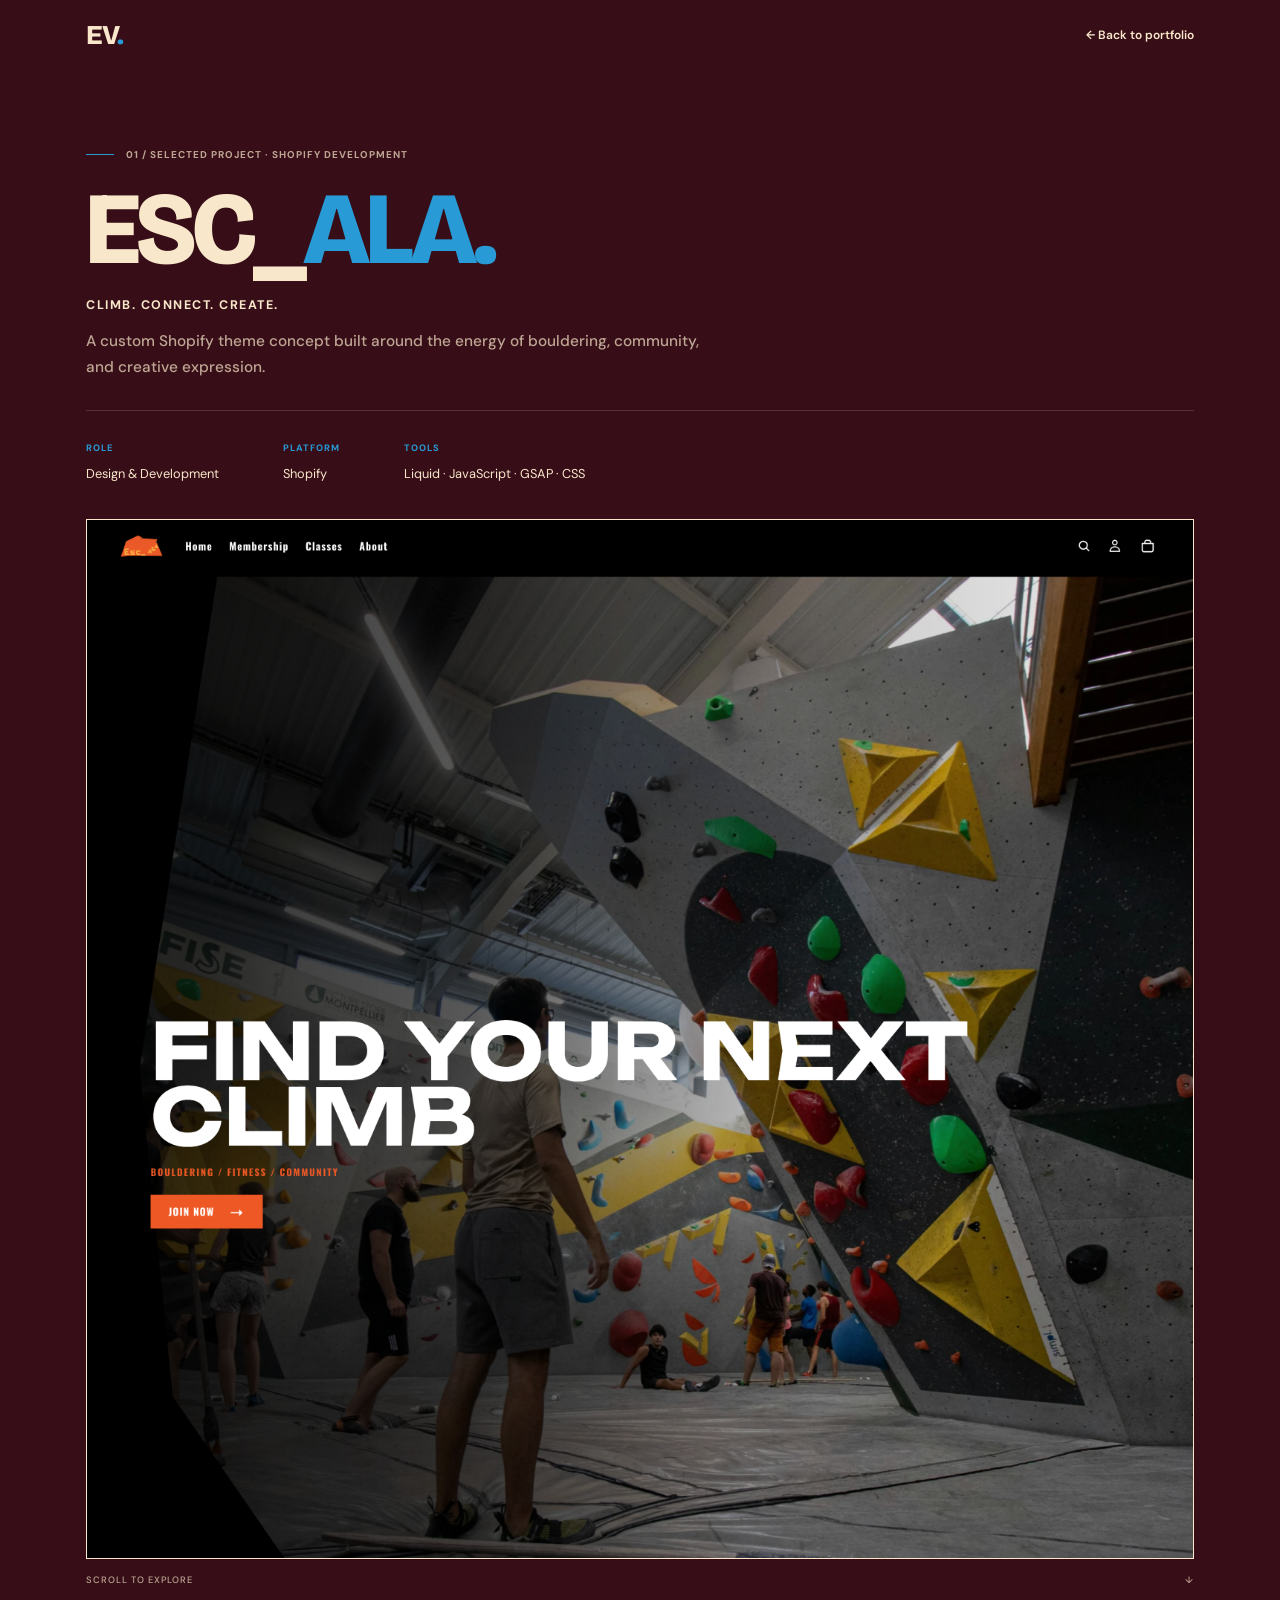
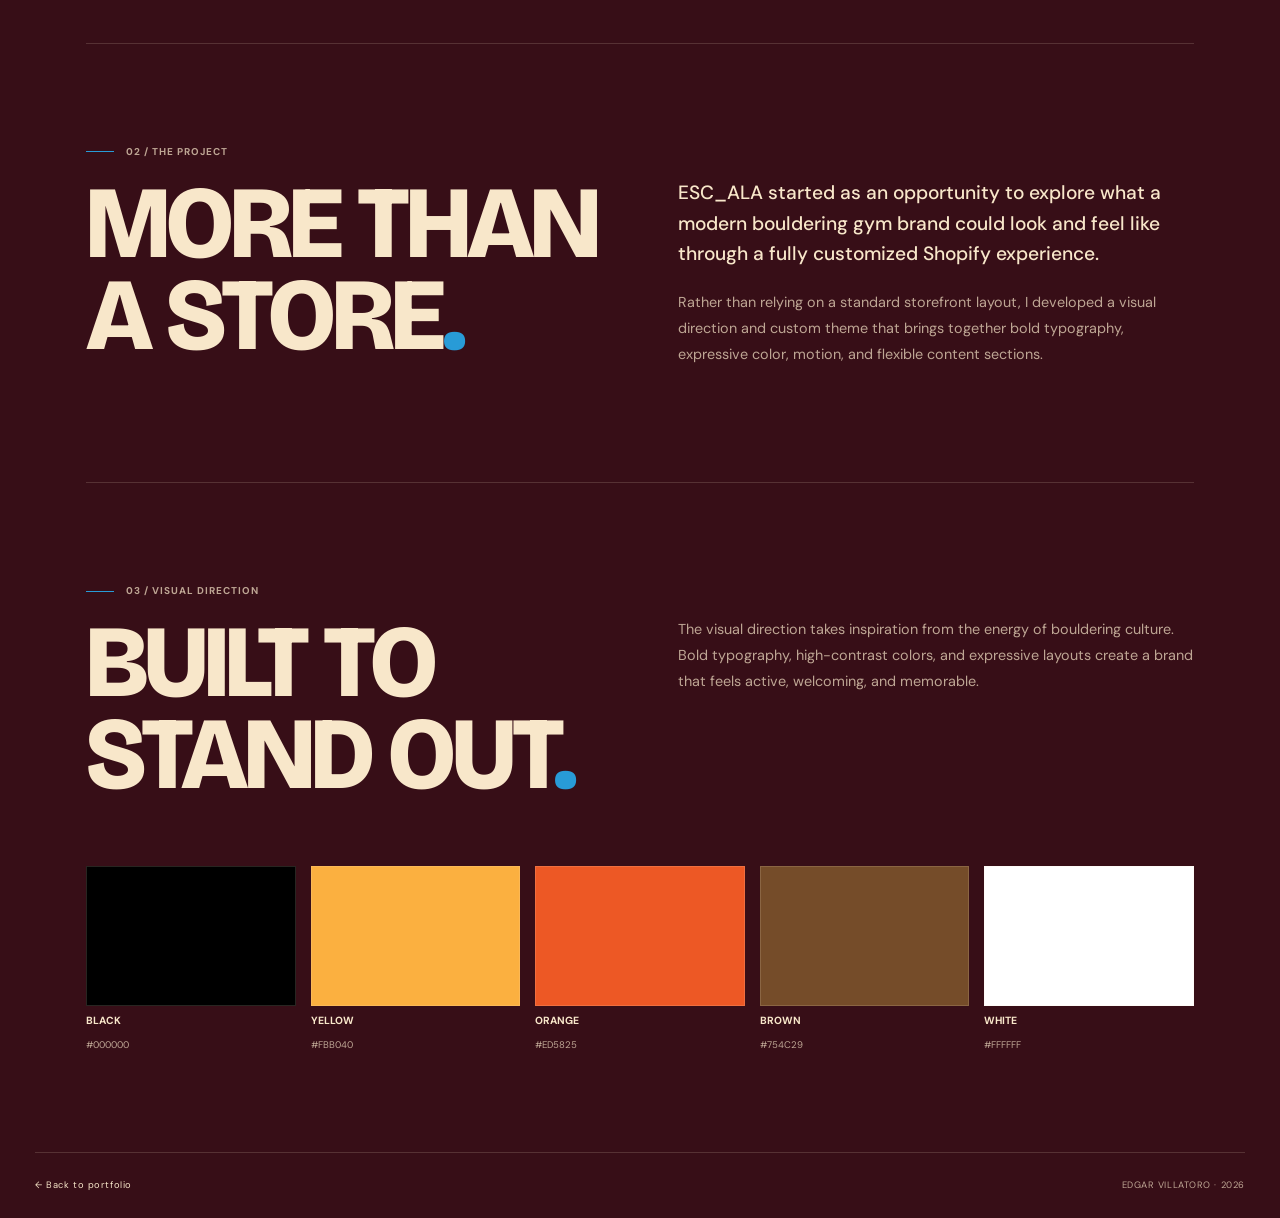
==== esc_ala.html @ 401e6b0e "added case study for esc_ala page" ====
<!DOCTYPE html>
<html lang="en">
  <head>
    <meta charset="UTF-8" />
    <meta name="viewport" content="width=device-width, initial-scale=1.0" />
    <meta
      name="description"
      content="ESC_ALA — A custom Shopify theme concept for a modern bouldering gym, designed and developed by Edgar Villatoro."
    />
    <title>ESC_ALA — Case Study | Edgar Villatoro</title>
    <link rel="preconnect" href="https://fonts.googleapis.com" />
    <link rel="preconnect" href="https://fonts.gstatic.com" crossorigin />
    <link
      href="https://fonts.googleapis.com/css2?family=Bricolage+Grotesque:opsz,wght@12..96,500;700;800&family=DM+Sans:wght@400;500;600;700&display=swap"
      rel="stylesheet"
    />
    <link rel="stylesheet" href="assets/style.css" />
    <link rel="stylesheet" href="assets/esc_ala.css" />
  </head>
  <body class="case-study-page">
    <main>
      <header class="case-header">
        <a class="case-logo" href="index.html">EV<span>.</span></a>
        <a class="case-back" href="index.html">← Back to portfolio</a>
      </header>
      <!-- Case Study Hero -->
      <section class="case-hero">
        <div class="case-hero-content">
          <p class="case-eyebrow">
            01 / SELECTED PROJECT · SHOPIFY DEVELOPMENT
          </p>
          <h1>ESC_<span>ALA.</span></h1>
          <p class="case-tagline">CLIMB. CONNECT. CREATE.</p>
          <p class="case-intro">
            A custom Shopify theme concept built around the energy of
            bouldering, community, and creative expression.
          </p>
          <div class="case-meta">
            <div>
              <span>ROLE</span>
              <p>Design & Development</p>
            </div>
            <div>
              <span>PLATFORM</span>
              <p>Shopify</p>
            </div>
            <div>
              <span>TOOLS</span>
              <p>Liquid · JavaScript · GSAP · CSS</p>
            </div>
          </div>
        </div>
        <div class="case-hero-image">
          <img
            src="assets/img/esc_ala-shopify.png"
            alt="ESC_ALA custom Shopify storefront concept"
          />
        </div>
        <div class="case-scroll">
          <span>SCROLL TO EXPLORE</span>
          <span>↓</span>
        </div>
      </section>
      <!-- Project Overview -->
      <section class="case-section case-overview">
        <p class="case-eyebrow">02 / THE PROJECT</p>
        <div class="case-overview-grid">
          <h2>MORE THAN<br />A STORE<span>.</span></h2>
          <div>
            <p class="case-lead">
              ESC_ALA started as an opportunity to explore what a modern
              bouldering gym brand could look and feel like through a fully
              customized Shopify experience.
            </p>
            <p>
              Rather than relying on a standard storefront layout, I developed a
              visual direction and custom theme that brings together bold
              typography, expressive color, motion, and flexible content
              sections.
            </p>
          </div>
        </div>
      </section>

      <!-- VISUAL DIRECTION -->
      <section class="case-section case-visual">
        <p class="case-eyebrow">03 / VISUAL DIRECTION</p>

        <div class="case-visual-heading">
          <h2>BUILT TO<br />STAND OUT<span>.</span></h2>

          <p>
            The visual direction takes inspiration from the energy of bouldering
            culture. Bold typography, high-contrast colors, and expressive
            layouts create a brand that feels active, welcoming, and memorable.
          </p>
        </div>

        <div class="case-color-palette">
          <div class="case-color">
            <div class="case-color-swatch" style="background: #000000"></div>
            <span>BLACK</span>
            <small>#000000</small>
          </div>

          <div class="case-color">
            <div class="case-color-swatch" style="background: #fbb040"></div>
            <span>YELLOW</span>
            <small>#FBB040</small>
          </div>

          <div class="case-color">
            <div class="case-color-swatch" style="background: #ed5825"></div>
            <span>ORANGE</span>
            <small>#ED5825</small>
          </div>

          <div class="case-color">
            <div class="case-color-swatch" style="background: #754c29"></div>
            <span>BROWN</span>
            <small>#754C29</small>
          </div>

          <div class="case-color">
            <div class="case-color-swatch" style="background: #ffffff"></div>
            <span>WHITE</span>
            <small>#FFFFFF</small>
          </div>
        </div>
      </section>
    </main>

    <footer class="case-footer">
      <a href="index.html">← Back to portfolio</a>
      <span>EDGAR VILLATORO · 2026</span>
    </footer>
  </body>
</html>
---- assets/style.css ----
@import url("https://fonts.googleapis.com/css2?family=Bricolage+Grotesque:opsz,wght@12..96,500;700;800&family=DM+Sans:wght@400;500;600;700&display=swap");

/* =========================================================
   DESIGN SYSTEM
   Palette: #F8E7CA / #289BD7 / #370E17
   ========================================================= */
:root {
  /* Palette: #F8E7CA cream, #289BD7 blue, #370E17 burgundy-brown */
  --bg: #370e17; /* ONE background for the whole site */
  --surface: #f8e7ca; /* cards */
  --ink: var(--bg);
  --ink-soft: var(--bg);
  --paper: #f8e7ca; /* main text on the background */
  --paper-dark: #e3d0b0;
  --accent: #289bd7; /* blue */
  --burnt: var(--accent);
  --crimson: #1b6e9b; /* darker blue for text on cream */
  --accent-dark: var(--crimson);
  --muted: #bea694; /* secondary text on the background */
  --soft-text: #674444; /* secondary text on cards */
  --line: rgba(248, 231, 202, 0.16);
  --line-dark: rgba(55, 14, 23, 0.16);

  --font-display: "Bricolage Grotesque", "DM Sans", sans-serif;
  --font-heading: "DM Sans", sans-serif;
  --font-body: "DM Sans", sans-serif;
  --page-gutter: clamp(20px, 4vw, 56px);
}

/* =========================================================
   RESET & BASE
   ========================================================= */
*,
*::before,
*::after {
  box-sizing: border-box;
}

html {
  font-family: var(--font-body);
  font-size: 16px;
  -webkit-text-size-adjust: 100%;
  text-size-adjust: 100%;
  scroll-behavior: smooth;
}

body {
  margin: 0;
  min-width: 320px;
  min-height: 100vh;
  overflow: hidden;
  background: var(--ink);
  color: var(--paper);
  font-family: var(--font-body);
  font-size: 1rem;
  line-height: 1.6;
  -webkit-font-smoothing: antialiased;
  -moz-osx-font-smoothing: grayscale;
  -webkit-tap-highlight-color: rgba(40, 155, 215, 0.25);
}

h1,
h2,
h3,
h4,
p {
  margin-top: 0;
}
button,
input,
textarea,
select {
  color: inherit;
  font: inherit;
}
button {
  cursor: pointer;
}
a {
  color: inherit;
  text-decoration: none;
}
img,
svg {
  display: block;
  max-width: 100%;
}
img {
  height: auto;
}

button:focus-visible,
a:focus-visible,
[role="button"]:focus-visible,
.side-nav li:focus-visible,
.outer-nav li:focus-visible {
  outline: 2px solid var(--accent);
  outline-offset: 5px;
}

::selection {
  color: var(--ink);
  background: var(--accent);
}

/* Display type: wide, heavy, tight */
.main-title,
.work-title,
.about-banner h2,
.contact-lockup h2,
.outer-nav > li,
.header-logo-mark,
.device-notification-logo h1 {
  font-family: var(--font-display);
  font-weight: 800;
  letter-spacing: -0.04em;
  text-transform: none;
}

/* =========================================================
   MAIN APPLICATION LAYOUT
   ========================================================= */
.perspective {
  position: relative;
  width: 100%;
  height: 100vh;
  height: 100dvh;
  overflow: hidden;
  background: var(--ink);
}

.container {
  position: relative;
  width: 100%;
  height: 100%;
  min-height: 100%;
  outline: 0 solid var(--accent);
  transform: translateZ(0) translateX(0) rotateY(0deg);
  transform-origin: 0% 50%;
  transition: transform 0.45s cubic-bezier(0.22, 1, 0.36, 1), outline 0.3s ease;
}

.l-viewport {
  position: relative;
  padding: 0 2.2rem;
  width: 100%;
  height: 100%;
  overflow: hidden;
  background: var(--ink);
}

.l-wrapper {
  position: relative;
  width: 100%;
  max-width: 1600px;
  height: 100%;
  margin: 0 auto;
  padding: 0 var(--page-gutter);
}

.l-main-content,
.main-content {
  position: relative;
  width: 100%;
  height: 100%;
  margin: 0;
  padding: 0;
  list-style: none;
}

.l-section {
  position: absolute;
  inset: 0;
  width: 100%;
  height: 100%;
}

.section {
  z-index: 0;
  visibility: hidden;
  opacity: 0;
  pointer-events: none;
  transition: opacity 0.4s ease, visibility 0s linear 0.4s;
}

.section-is-active {
  z-index: 1;
  visibility: visible;
  opacity: 1;
  pointer-events: auto;
  transition: opacity 0.4s ease 0.15s, visibility 0s;
}

.section-next {
  transform: translateY(-30px);
  transition: transform 0.4s ease;
}
.section-prev {
  transform: translateY(30px);
  transition: transform 0.4s ease;
}

/* =========================================================
   DEVICE NOTICE
   ========================================================= */
.device-notification {
  display: none;
  position: fixed;
  inset: 0;
  z-index: 100;
  flex-direction: column;
  align-items: center;
  justify-content: center;
  padding: 30px;
  background: var(--paper);
  color: var(--ink);
  text-align: center;
}

.device-notification-logo {
  display: flex;
  align-items: center;
  color: var(--ink);
}
.device-notification-logo h1 {
  margin: 0;
  font-size: 2.5rem;
}
.device-notification-message {
  max-width: 300px;
  margin: 18px 0 0;
  font-size: 0.85rem;
}

/* =========================================================
   HEADER
   ========================================================= */
.header {
  position: absolute;
  top: 0;
  left: 0;
  z-index: 20;
  display: flex;
  width: 100%;
  height: 72px;
  align-items: center;
  justify-content: space-between;
}

.header-logo {
  display: inline-flex;
  align-items: center;
  gap: 12px;
  color: var(--paper);
}
.header-logo-mark {
  font-size: 1.7rem;
  line-height: 1;
  letter-spacing: -0.04em;
}
.header-logo-mark span {
  color: var(--accent);
}
.header-logo-name {
  font-family: var(--font-heading);
  font-size: 0.66rem;
  font-weight: 700;
  letter-spacing: 0.13em;
}

.header-cta {
  position: absolute;
  top: 50%;
  left: 50%;
  min-width: 124px;
  padding: 11px 24px;
  border: 1px solid var(--accent);
  border-radius: 999px;
  background: var(--accent);
  color: var(--ink);
  font-family: var(--font-heading);
  font-size: 0.8rem;
  font-weight: 700;
  opacity: 0;
  visibility: hidden;
  transform: translate(-50%, -45%);
  transition: opacity 0.3s ease, visibility 0.3s ease, transform 0.3s ease,
    background 0.2s ease, color 0.2s ease;
}

.header-cta:hover {
  background: var(--paper);
  border-color: var(--paper);
  color: var(--ink);
  transform: translate(-50%, -50%);
}
.header-cta.is-active {
  opacity: 1;
  visibility: visible;
  transform: translate(-50%, -50%);
}

.header-nav-toggle {
  display: flex;
  width: 48px;
  height: 48px;
  flex-direction: column;
  align-items: center;
  justify-content: center;
  cursor: pointer;
}

.header-nav-toggle span,
.header-nav-toggle::before,
.header-nav-toggle::after {
  position: relative;
  display: block;
  width: 24px;
  height: 2px;
  background: var(--paper);
  content: "";
  transition: width 0.25s ease, transform 0.25s ease, background 0.25s ease;
}

.header-nav-toggle::before {
  width: 17px;
  margin-bottom: 6px;
  align-self: flex-end;
}
.header-nav-toggle::after {
  width: 17px;
  margin-top: 6px;
  align-self: flex-start;
}
.header-nav-toggle:hover span {
  background: var(--accent);
}
.header-nav-toggle:hover::before,
.header-nav-toggle:hover::after {
  width: 24px;
  background: var(--accent);
}

/* =========================================================
   SIDE NAVIGATION
   ========================================================= */
.l-side-nav {
  position: absolute;
  left: 0;
  z-index: 10;
  display: flex;
  height: 100%;
  align-items: center;
}

.l-side-nav::before {
  position: absolute;
  top: 50%;
  left: 0;
  width: 1px;
  height: 54%;
  max-height: 580px;
  background: var(--line);
  content: "";
  transform: translateY(-50%);
}

.side-nav {
  position: relative;
  z-index: 10;
  display: flex;
  width: 100px;
  height: 52%;
  max-height: 500px;
  flex-direction: column;
  justify-content: space-around;
  margin: 0;
  padding: 0;
  list-style: none;
}

.side-nav > li {
  position: relative;
  padding-left: 17px;
  color: var(--muted);
  font-family: var(--font-heading);
  font-size: 0.65rem;
  cursor: pointer;
  transition: color 0.25s ease;
}

.side-nav > li::before {
  position: absolute;
  top: 0;
  left: -1px;
  color: var(--muted);
  font-size: 0.6rem;
  font-weight: 500;
  content: "00";
  transition: color 0.25s ease;
}

.side-nav li:nth-child(1)::before {
  content: "01";
}
.side-nav li:nth-child(2)::before {
  content: "02";
}
.side-nav li:nth-child(3)::before {
  content: "03";
}
.side-nav li:nth-child(4)::before {
  content: "04";
}
.side-nav li:nth-child(5)::before {
  content: "05";
}

.side-nav > li span {
  position: relative;
  display: inline-block;
  color: var(--paper);
  font-family: var(--font-heading);
  font-size: 0.75rem;
  font-weight: 600;
  opacity: 0;
  visibility: hidden;
  transform: translateX(-6px);
  transition: opacity 0.25s ease, visibility 0.25s ease, transform 0.25s ease;
}

.side-nav > li.is-active,
.side-nav > li.is-active::before {
  color: var(--accent);
}
.side-nav > li.is-active span {
  opacity: 1;
  visibility: visible;
  transform: translateX(0);
}

/* =========================================================
   HERO / INTRO (type-led, no photo)
   ========================================================= */
.intro {
  position: relative;
  display: flex;
  width: 100%;
  height: 100%;
  flex-direction: column;
  justify-content: center;
  margin: 0 auto;
  padding: 84px 0 22px;
  overflow: hidden;
  background: transparent; /* lets the full-site hero canvas show through */
}

#hero-bg,
#about-bg {
  position: absolute;
  inset: 0;
  z-index: 0;
  width: 100%;
  height: 100%;
  pointer-events: none;
}
#hero-bg {
  opacity: 0.5;
  transition: opacity 0.4s ease;
}
#hero-bg.is-hidden {
  opacity: 0;
}

.intro-banner {
  position: relative;
  z-index: 1;
  display: flex;
  align-items: center;
  gap: clamp(25px, 5vw, 90px);
  width: 100%;
  padding: 0 0 24px;
}

.intro-banner::before {
  position: absolute;
  right: 0;
  bottom: 0;
  left: 0;
  height: 1px;
  background: var(--line);
  content: "";
}
.intro-banner::after {
  position: absolute;
  bottom: 0;
  left: 0;
  width: 100%;
  height: 1px;
  background: var(--accent);
  opacity: 0.6;
  content: "";
}

.about-info {
  position: relative;
  z-index: 1;
  flex: 1;
  min-width: 0;
  max-width: 100%;
}
.about-card {
  display: none;
}

.greeting {
  display: inline-block;
  margin: 0 0 14px;
  padding: 7px 15px;
  border: 1px solid var(--line);
  border-radius: 999px;
  color: var(--paper);
  font-family: var(--font-heading);
  font-size: clamp(0.7rem, 1vw, 0.88rem);
  font-weight: 500;
  opacity: 0;
  transform: translateY(12px);
  animation: heroFadeUp 0.6s ease forwards 0.2s;
}

.greeting::before {
  display: inline-block;
  width: 7px;
  height: 7px;
  margin-right: 9px;
  border-radius: 50%;
  background: var(--accent);
  content: "";
  vertical-align: middle;
}

.main-title {
  margin: 0;
  padding-bottom: 0.08em;
  overflow: hidden;
  font-size: clamp(2.8rem, 7.6vw, 7.8rem);
  line-height: 0.95;
}

.title-word {
  display: block;
  width: fit-content;
  padding-bottom: 0.06em;
  color: var(--paper);
  font-size: inherit;
  letter-spacing: inherit;
  opacity: 0;
  transform: translateY(70px);
  animation: heroSlideUp 0.8s cubic-bezier(0.22, 1, 0.36, 1) forwards;
}

.title-word:nth-child(1) {
  animation-delay: 0.3s;
}
.title-word.accent {
  color: var(--accent);
  animation-delay: 0.48s;
}

.cursor-line {
  display: inline-block;
  width: 0.1em;
  height: 0.62em;
  margin-left: 0.12em;
  background: var(--burnt);
  vertical-align: baseline;
  opacity: 0;
  animation: heroFadeIn 0s forwards 1.2s, heroBlink 1s step-end infinite 1.2s;
}

.subtitle {
  max-width: 620px;
  margin: 16px 0 0;
  color: var(--muted);
  font-family: var(--font-body);
  font-size: clamp(0.85rem, 1.2vw, 1.05rem);
  font-weight: 500;
  line-height: 1.7;
  opacity: 0;
  transform: translateY(8px);
  animation: heroFadeUp 0.6s ease forwards 0.9s;
}

.hero-note {
  display: inline-flex;
  align-items: center;
  gap: 10px;
  margin-top: 20px;
  padding: 8px 16px 8px 12px;
  border-radius: 999px;
  background: rgba(248, 231, 202, 0.07);
  color: var(--paper);
  font-family: var(--font-heading);
  font-size: 0.72rem;
  opacity: 0;
  animation: heroFadeIn 0.5s ease forwards 1.2s;
}

.hero-note-dot {
  width: 8px;
  height: 8px;
  flex: 0 0 8px;
  border-radius: 50%;
  background: var(--accent);
  box-shadow: 0 0 0 4px rgba(40, 155, 215, 0.2);
}

/* Skills ticker */
.scrolling-bar {
  position: relative;
  z-index: 1;
  width: 100%;
  height: 56px;
  margin-top: 18px;
  overflow: hidden;
  border: solid var(--line);
  border-width: 1px 0;
  opacity: 0;
  animation: heroFadeIn 0.6s ease forwards 1.4s;
}

.scrolling-bar::before,
.scrolling-bar::after {
  position: absolute;
  top: 0;
  z-index: 2;
  width: 45px;
  height: 100%;
  content: "";
  pointer-events: none;
}
.scrolling-bar::before {
  left: 0;
  background: linear-gradient(90deg, var(--ink), transparent);
}
.scrolling-bar::after {
  right: 0;
  background: linear-gradient(270deg, var(--ink), transparent);
}

.scrolling-bar .scrolling-track {
  display: flex;
  width: max-content;
  height: 100%;
  align-items: center;
  animation: heroScroll 45s linear infinite;
}
.scrolling-bar:hover .scrolling-track {
  animation-play-state: paused;
}

.scrolling-bar .scrolling-item {
  display: flex;
  height: 100%;
  flex: 0 0 auto;
  align-items: center;
  padding: 0 28px;
  color: var(--muted);
  font-family: var(--font-display);
  font-size: 1.35rem;
  font-weight: 700;
  letter-spacing: -0.02em;
  line-height: 1;
}

.scrolling-bar .scrolling-item::after {
  margin-left: 56px;
  color: var(--accent);
  content: "✳";
  font-size: 0.8rem;
}
.scrolling-bar .scrolling-item:nth-child(odd) {
  color: var(--paper);
}

.hero-bottom,
.work-bottom,
.about-bottom,
.contact-bottom {
  position: relative;
  z-index: 1;
  display: flex;
  align-items: center;
  justify-content: space-between;
  gap: 15px;
  width: 100%;
  margin-top: 14px;
  color: var(--muted);
  font-family: var(--font-heading);
  font-size: 0.58rem;
  font-weight: 500;
  letter-spacing: 0.04em;
}

.hero-bottom-arrow,
.about-bottom-arrow {
  margin-left: 5px;
  color: var(--accent);
}

/* =========================================================
   KEYFRAMES
   ========================================================= */
@keyframes heroFadeUp {
  to {
    opacity: 1;
    transform: translateY(0);
  }
}
@keyframes heroSlideUp {
  to {
    opacity: 1;
    transform: translateY(0);
  }
}
@keyframes heroFadeIn {
  to {
    opacity: 1;
  }
}
@keyframes heroBlink {
  0%,
  100% {
    opacity: 1;
  }
  50% {
    opacity: 0;
  }
}
@keyframes heroFloat {
  0%,
  100% {
    transform: translateY(0);
  }
  50% {
    transform: translateY(-10px);
  }
}
@keyframes heroScroll {
  from {
    transform: translateX(0);
  }
  to {
    transform: translateX(-50%);
  }
}
@keyframes contactFadeIn {
  from {
    opacity: 0;
  }
  to {
    opacity: 1;
  }
}

/* =========================================================
   PORTFOLIO SECTION
   ========================================================= */
.work {
  position: relative;
  display: flex;
  width: 100%;
  height: 100%;
  flex-direction: column;
  align-items: center;
  justify-content: center;
  margin: 0 auto;
  padding: 100px 0 38px;
  overflow: hidden;
  background: var(--bg);
  color: var(--paper);
}

.work-header {
  z-index: 1;
  flex-shrink: 0;
  width: 100%;
  margin-bottom: clamp(12px, 2vh, 24px);
  text-align: center;
}
.work-eyebrow {
  display: flex;
  align-items: center;
  justify-content: center;
  gap: 13px;
  margin-bottom: 8px;
}
.work-eyebrow-line {
  display: inline-block;
  width: 28px;
  height: 1px;
  background: var(--paper);
  opacity: 0.35;
}
.work-eyebrow-text {
  color: var(--muted);
  font-family: var(--font-heading);
  font-size: 0.62rem;
  font-weight: 700;
  letter-spacing: 0.1em;
}

.work-title {
  width: 100%;
  margin: 0;
  color: var(--paper);
  font-size: clamp(3.8rem, 8vw, 7.5rem);
  line-height: 0.9;
  text-align: center;
}

.work-title-accent {
  color: inherit;
}
.work-title-period {
  color: var(--accent);
}
.work-subtitle {
  margin: 12px 0 0;
  color: var(--muted);
  font-family: var(--font-heading);
  font-size: 0.78rem;
  font-weight: 500;
}

.work-lockup {
  position: relative;
  display: flex;
  width: 100%;
  min-height: 0;
  align-items: center;
  justify-content: center;
}

.slider-arrow {
  position: relative;
  z-index: 10;
  display: flex;
  width: 43px;
  height: 43px;
  flex: 0 0 43px;
  align-items: center;
  justify-content: center;
  padding: 0;
  border: 1px solid rgba(248, 231, 202, 0.3);
  border-radius: 50%;
  background: transparent;
  color: var(--paper);
  transition: color 0.25s ease, background 0.25s ease, border-color 0.25s ease,
    transform 0.25s ease;
}

.slider-arrow:hover {
  border-color: var(--paper);
  background: var(--paper);
  color: var(--bg);
  transform: scale(1.05);
}
.slider-arrow svg {
  width: 18px;
  height: 18px;
}

.slider {
  position: relative;
  display: flex;
  width: 100%;
  max-width: 980px;
  height: clamp(380px, 56vh, 500px);
  align-items: center;
  justify-content: center;
  margin: 0 12px;
  padding: 0;
  overflow: visible;
  list-style: none;
  perspective: 1200px;
}

.slider-item {
  position: absolute;
  width: 380px;
  max-width: calc(100vw - 110px);
  opacity: 0;
  pointer-events: none;
  transform: translateX(0) scale(0.75);
  transition: transform 0.5s cubic-bezier(0.22, 1, 0.36, 1), opacity 0.5s ease,
    filter 0.5s ease;
  will-change: transform, opacity;
}

.slider-item.pos-left {
  z-index: 1;
  opacity: 0.45;
  filter: grayscale(0.5);
  transform: translateX(-320px) scale(0.84);
}
.slider-item.pos-center {
  z-index: 3;
  opacity: 1;
  pointer-events: auto;
  filter: none;
  transform: translateX(0) scale(1);
}
.slider-item.pos-right {
  z-index: 1;
  opacity: 0.45;
  filter: grayscale(0.5);
  transform: translateX(320px) scale(0.84);
}

.slider-card {
  display: flex;
  width: 100%;
  flex-direction: column;
  overflow: hidden;
  border: 0;
  border-radius: 28px;
  background: var(--surface);
  color: var(--ink);
  cursor: default;
  box-shadow: none;
  transition: box-shadow 0.3s ease;
}

.slider-item.pos-center .slider-card {
  box-shadow: 0 30px 60px -28px rgba(0, 0, 0, 0.55);
}

.slider-card-image {
  position: relative;
  width: 100%;
  height: clamp(150px, 24vh, 220px);
  padding: 10px 10px 0;
  overflow: hidden;
  background: var(--surface);
}
.slider-card-image img {
  width: 100%;
  height: 100%;
  border-radius: 20px;
  object-fit: cover;
  object-position: center;
  transition: transform 0.65s cubic-bezier(0.22, 1, 0.36, 1);
}
.slider-item.pos-center .slider-card:hover .slider-card-image img {
  transform: scale(1.035);
}

.project-number {
  position: absolute;
  right: 22px;
  bottom: 12px;
  z-index: 1;
  padding: 5px 10px;
  border-radius: 999px;
  background: var(--ink);
  color: var(--paper);
  font-family: var(--font-heading);
  font-size: 0.58rem;
  font-weight: 700;
  letter-spacing: 0.06em;
}

.slider-card-body {
  display: flex;
  flex-direction: column;
  gap: 10px;
  padding: 18px 22px 20px;
}
.slider-card-topline {
  display: flex;
  flex-direction: column;
  gap: 9px;
}
.project-type {
  color: var(--soft-text);
  font-family: var(--font-heading);
  font-size: 0.56rem;
  font-weight: 700;
  letter-spacing: 0.04em;
}
.slider-card-tags {
  display: flex;
  flex-wrap: wrap;
  gap: 5px;
}

.tag {
  padding: 4px 9px;
  border: 1px solid rgba(55, 14, 23, 0.22);
  border-radius: 999px;
  color: var(--ink);
  font-family: var(--font-heading);
  font-size: 0.52rem;
  font-weight: 600;
  letter-spacing: 0.045em;
  line-height: 1.2;
}

.slider-card-title {
  margin: 1px 0 0;
  color: var(--ink);
  font-family: var(--font-display);
  font-size: clamp(1.25rem, 1.8vw, 1.55rem);
  font-weight: 800;
  letter-spacing: -0.04em;
  line-height: 1.15;
}

.slider-card-title span {
  color: var(--accent);
}
.slider-card-desc {
  min-height: 2.7em;
  margin: 0;
  color: var(--soft-text);
  font-size: 0.76rem;
  line-height: 1.55;
}

.slider-card-footer {
  display: flex;
  align-items: center;
  justify-content: space-between;
  gap: 15px;
  margin-top: 3px;
  padding-top: 13px;
  border-top: 1px solid var(--line-dark);
}
.slider-card-link {
  display: inline-flex;
  align-items: center;
  gap: 8px;
  color: var(--ink);
  font-family: var(--font-heading);
  font-size: 0.65rem;
  font-weight: 700;
  letter-spacing: 0.04em;
  transition: color 0.2s ease;
}
.slider-card-link span {
  color: var(--accent);
  font-size: 1rem;
  transition: transform 0.2s ease;
}
.slider-card-link:hover {
  color: var(--crimson);
}
.slider-card-link:hover span {
  transform: translate(2px, -2px);
}

.slider-card-icon-btn {
  display: flex;
  width: 34px;
  height: 34px;
  flex: 0 0 34px;
  align-items: center;
  justify-content: center;
  border: 1px solid var(--line-dark);
  border-radius: 50%;
  background: transparent;
  color: var(--ink);
  transition: background 0.2s ease, border-color 0.2s ease, color 0.2s ease;
}

.slider-card-icon-btn:hover {
  border-color: var(--ink);
  background: var(--ink);
  color: var(--paper);
}
.slider-card-icon-btn svg {
  width: 15px;
  height: 15px;
}

.slider-dots {
  z-index: 2;
  display: flex;
  flex-shrink: 0;
  justify-content: center;
  gap: 8px;
  margin-top: 12px;
}
.slider-dot {
  width: 22px;
  height: 4px;
  padding: 0;
  border: 0;
  border-radius: 999px;
  background: rgba(248, 231, 202, 0.25);
  cursor: pointer;
  transition: width 0.3s ease, background 0.3s ease;
}
.slider-dot.is-active {
  width: 34px;
  background: var(--accent);
}

.work-bottom {
  flex-shrink: 0;
  margin-top: 15px;
  color: var(--muted);
  font-size: 0.55rem;
}

/* =========================================================
   ABOUT SECTION (never scrolls; scales with viewport height)
   ========================================================= */
.about {
  position: relative;
  display: flex;
  width: 100%;
  height: 100%;
  flex-direction: column;
  justify-content: center;
  margin: 0 auto;
  padding: 84px 0 22px;
  overflow: hidden;
  background: var(--bg);
  color: var(--paper);
}

#about-bg {
  opacity: 0.16;
}

.about-banner {
  position: relative;
  z-index: 1;
  display: grid;
  grid-template-columns: minmax(0, 0.85fr) minmax(0, 1.15fr);
  column-gap: clamp(28px, 6vw, 96px);
  row-gap: clamp(10px, 2.2vh, 22px);
  align-items: start;
  width: 100%;
  max-width: 1100px;
  margin: auto;
  padding: 0;
}

.about-kicker {
  grid-column: 1 / -1;
  display: flex;
  align-items: center;
  gap: 12px;
  color: var(--accent);
  font-family: var(--font-heading);
  font-size: 0.72rem;
  font-weight: 700;
  letter-spacing: 0.04em;
}
.about-kicker span {
  color: var(--muted);
}

.about-banner h2 {
  position: relative;
  z-index: 1;
  grid-column: 1;
  margin: 0;
  color: var(--paper);
  font-size: clamp(3.4rem, min(11vw, 19vh), 9rem);
  line-height: 0.9;
}

.about-title-period {
  color: var(--accent);
}

.about-fontsize {
  position: relative;
  z-index: 1;
  grid-column: 2;
  margin: 0;
  color: rgba(248, 231, 202, 0.82);
  font-size: clamp(0.78rem, min(1.15vw, 2.3vh), 1rem);
  line-height: 1.7;
}

.about-fontsize strong {
  color: var(--paper);
  font-weight: 700;
  text-decoration: underline;
  text-decoration-color: var(--accent);
  text-decoration-thickness: 2px;
  text-underline-offset: 4px;
}

.about-focus {
  grid-column: 1 / -1;
  display: flex;
  flex-wrap: wrap;
  align-items: center;
  gap: 8px;
}
.about-focus-label {
  width: 100%;
  margin-bottom: 2px;
  color: var(--accent);
  font-family: var(--font-heading);
  font-size: 0.65rem;
  font-weight: 700;
  letter-spacing: 0.08em;
}

.about-focus > span:not(.about-focus-label) {
  padding: 7px 16px;
  border: 1px solid var(--line);
  border-radius: 999px;
  color: var(--paper);
  font-family: var(--font-heading);
  font-size: 0.74rem;
  font-weight: 500;
  transition: background 0.2s ease, border-color 0.2s ease, color 0.2s ease;
}

.about-focus > span:not(.about-focus-label):hover {
  background: var(--accent);
  border-color: var(--accent);
  color: var(--ink);
}
.about-bottom {
  grid-column: 1 / -1;
  margin-top: 4px;
  padding-top: 14px;
  border-top: 1px solid var(--line);
}

/* =========================================================
   CONTACT SECTION
   ========================================================= */
.contact {
  position: absolute;
  inset: 0;
  display: flex;
  width: 100%;
  height: 100%;
  align-items: center;
  justify-content: center;
  overflow: hidden;
  background: var(--bg);
  color: var(--paper);
  animation: contactFadeIn 0.7s ease forwards;
}

.contact-lockup {
  position: relative;
  z-index: 1;
  display: flex;
  width: 900px;
  max-width: 84%;
  height: 100%;
  flex-direction: column;
  align-items: center;
  justify-content: center;
  margin: 0 auto;
  padding: 80px 0 20px;
  perspective: 1000px;
}

.contact-eyebrow {
  margin-bottom: 18px;
  color: var(--muted);
  font-family: var(--font-heading);
  font-size: 0.65rem;
  font-weight: 700;
  letter-spacing: 0.04em;
  text-align: center;
}
.contact-lockup h2 {
  margin: 0 0 12px;
  color: var(--paper);
  font-size: clamp(3.4rem, min(8.5vw, 14vh), 7rem);
  line-height: 0.9;
  text-align: center;
}
.contact-lockup h2 > span:first-child {
  color: var(--accent);
}
.contact-title-period {
  color: var(--accent);
}
.contact-intro {
  max-width: 420px;
  margin: 17px 0 24px;
  color: var(--muted);
  font-size: 0.83rem;
  line-height: 1.65;
  text-align: center;
}

.contact-lockup .card {
  position: relative;
  width: 100%;
  max-width: 470px;
  padding: 28px 30px 24px;
  overflow: hidden;
  border: 0;
  border-radius: 28px;
  background: var(--surface);
  color: var(--ink);
  text-align: left;
  box-shadow: 0 30px 60px -30px rgba(0, 0, 0, 0.6);
  transition: transform 0.25s cubic-bezier(0.22, 1, 0.36, 1),
    box-shadow 0.25s ease;
}

.card-tilt {
  transform-style: preserve-3d;
  will-change: transform;
}
.card-tilt > * {
  position: relative;
  z-index: 2;
}

.card-glow {
  position: absolute !important;
  inset: 0;
  z-index: 1 !important;
  background: radial-gradient(
    circle at var(--x, 50%) var(--y, 50%),
    rgba(40, 155, 215, 0.22),
    transparent 60%
  );
  opacity: 0.75;
  transition: opacity 0.2s ease;
  pointer-events: none;
}

.card-tilt:hover {
  box-shadow: 0 36px 70px -30px rgba(0, 0, 0, 0.7);
}
.card-tilt:hover .card-glow {
  opacity: 1;
}

.contact-card-label {
  display: block;
  margin-bottom: 13px;
  color: var(--soft-text);
  font-family: var(--font-heading);
  font-size: 0.6rem;
  font-weight: 700;
  letter-spacing: 0.1em;
}
.card-information {
  margin-bottom: 22px;
}

.card-link {
  display: flex;
  align-items: center;
  justify-content: space-between;
  gap: 10px;
  margin: 0;
  padding: 11px 0;
  border-bottom: 1px solid var(--line-dark);
  color: var(--ink);
  font-family: var(--font-heading);
  font-size: clamp(0.82rem, 1.3vw, 0.95rem);
  font-weight: 600;
  overflow-wrap: anywhere;
  transition: color 0.2s ease;
}

.card-link span {
  flex: 0 0 auto;
  color: var(--burnt);
}
.card-link:hover {
  color: var(--accent-dark);
}

.card-options {
  display: flex;
  gap: 8px;
  margin: 0;
  padding: 0;
  list-style: none;
}
.card-options li {
  flex: 1;
  min-width: 0;
}

.card-options a {
  display: flex;
  align-items: center;
  justify-content: center;
  gap: 5px;
  padding: 10px 6px;
  border: 1px solid var(--line-dark);
  border-radius: 999px;
  background: transparent;
  color: var(--ink);
  font-family: var(--font-heading);
  font-size: 0.7rem;
  font-weight: 700;
  transition: background 0.2s ease, color 0.2s ease, border-color 0.2s ease;
}

.card-options a span {
  color: var(--burnt);
  transition: color 0.2s ease;
}
.card-options a:hover {
  border-color: var(--ink);
  background: var(--ink);
  color: var(--paper);
}
.card-options a:hover span {
  color: var(--accent);
}

.contact-bottom {
  margin-top: 28px;
  color: var(--muted);
  font-size: 0.55rem;
}

/* =========================================================
   OUTER NAVIGATION / MENU
   ========================================================= */
.perspective-modalview {
  position: fixed;
  perspective: 1500px;
}
.modalview .container {
  position: absolute;
  width: 100%;
  height: 100%;
  overflow: hidden;
  backface-visibility: hidden;
}
.effect-rotate-left .container {
  transform-origin: 0% 50%;
  transition: transform 0.4s ease;
}
.effect-rotate-left-animate .container {
  border-radius: 6px;
  transform: translateZ(-1200px) translateX(-36%) rotateY(28deg);
  outline: 12px solid var(--accent);
}

.outer-nav-return {
  position: absolute;
  top: 0;
  left: 0;
  z-index: 11;
  display: none;
  width: 100%;
  height: 100%;
  cursor: pointer;
}
.outer-nav-return.is-vis {
  display: block;
}

.outer-nav {
  position: absolute;
  top: 50%;
  left: 55%;
  z-index: 12;
  margin: 0;
  padding: 0;
  list-style: none;
  text-align: left;
  visibility: hidden;
  transform: translateY(-50%);
  transform-style: preserve-3d;
  transition: visibility 0s linear 0.2s;
}

.outer-nav.is-vis {
  visibility: visible;
  transition-delay: 0s;
}

.outer-nav > li {
  position: relative;
  margin: 5px 0;
  color: var(--paper);
  font-size: clamp(2.6rem, 6vw, 4.8rem);
  line-height: 1;
  opacity: 0;
  cursor: pointer;
  transform: translateX(100px) translateZ(-500px);
  transition: opacity 0.25s ease, transform 0.3s ease, color 0.2s ease;
}

.outer-nav > li.is-vis {
  opacity: 1;
  transform: translateX(0) translateZ(0);
  transition: opacity 0.4s ease, transform 0.4s ease;
}
.outer-nav > li:hover,
.outer-nav > li.is-active {
  color: var(--accent);
}
.outer-nav > li::before {
  position: absolute;
  top: 50%;
  left: -18px;
  width: 0;
  height: 3px;
  background: var(--accent);
  content: "";
  transform: translateY(-50%);
  transition: width 0.25s ease;
}
.outer-nav > li.is-active::before {
  width: 10px;
}
.outer-nav li.is-vis:nth-child(2) {
  transition-delay: 0.04s;
}
.outer-nav li.is-vis:nth-child(3) {
  transition-delay: 0.08s;
}
.outer-nav li.is-vis:nth-child(4) {
  transition-delay: 0.12s;
}
.outer-nav li.is-vis:nth-child(5) {
  transition-delay: 0.16s;
}

/* =========================================================
   RESPONSIVE
   ========================================================= */
@media (max-width: 1180px) {
  .l-wrapper {
    padding-right: 32px;
    padding-left: 32px;
  }
  .l-side-nav {
    display: none;
  }
  .slider {
    max-width: 820px;
  }
  .slider-item.pos-left {
    transform: translateX(-255px) scale(0.82);
  }
  .slider-item.pos-right {
    transform: translateX(255px) scale(0.82);
  }
  .slider-item.pos-center {
    transform: translateX(0) scale(0.96);
  }
  .contact-lockup {
    max-width: 85%;
  }
}

@media (max-width: 900px) {
  .header {
    height: 64px;
  }
  .intro {
    padding-top: 76px;
    padding-bottom: 20px;
  }
  .work {
    padding-top: 88px;
    padding-bottom: 25px;
  }
  .slider {
    height: clamp(390px, 56vh, 460px);
  }
  .slider-item {
    width: 340px;
  }
  .slider-item.pos-left {
    transform: translateX(-225px) scale(0.78);
  }
  .slider-item.pos-right {
    transform: translateX(225px) scale(0.78);
  }
  .slider-item.pos-center {
    transform: translateX(0) scale(0.94);
  }
  .slider-card-image {
    height: 180px;
  }
  .contact-lockup {
    max-width: 90%;
  }
}

@media (max-width: 767px) {
  :root {
    --page-gutter: 22px;
  }
  .l-wrapper {
    padding: 0;
  }
  .header {
    height: 60px;
  }
  .header-logo-mark {
    font-size: 1.5rem;
  }
  .header-cta {
    min-width: auto;
    padding: 8px 14px;
    font-size: 0.7rem;
  }

  .intro {
    padding-top: 70px;
    padding-bottom: 18px;
  }
  .intro-banner {
    padding-bottom: 16px;
  }
  .greeting {
    max-width: 290px;
    font-size: 0.68rem;
    line-height: 1.5;
  }
  .main-title {
    font-size: clamp(2rem, 8.6vw, 3.4rem);
    line-height: 1;
  }
  .subtitle {
    max-width: 380px;
    margin-top: 18px;
    font-size: 0.78rem;
  }
  .hero-note {
    margin-top: 14px;
    font-size: 0.66rem;
  }
  .scrolling-bar {
    height: 46px;
    margin-top: 14px;
  }
  .scrolling-bar .scrolling-item {
    padding: 0 18px;
    font-size: 1.05rem;
  }
  .scrolling-bar .scrolling-item::after {
    margin-left: 30px;
  }
  .hero-bottom,
  .work-bottom,
  .about-bottom,
  .contact-bottom {
    font-size: 0.5rem;
  }

  .work {
    padding-top: 82px;
    padding-bottom: 20px;
  }
  .work-header {
    margin-bottom: 8px;
  }
  .work-eyebrow {
    gap: 8px;
  }
  .work-eyebrow-line {
    width: 18px;
  }
  .work-eyebrow-text {
    font-size: 0.52rem;
  }
  .work-title {
    font-size: clamp(3.2rem, 14vw, 4.6rem);
  }
  .work-subtitle {
    max-width: 320px;
    margin: 8px auto 0;
    font-size: 0.6rem;
    line-height: 1.6;
  }
  .work-lockup {
    gap: 3px;
  }
  .slider-arrow {
    width: 32px;
    height: 32px;
    flex-basis: 32px;
  }
  .slider-arrow svg {
    width: 15px;
    height: 15px;
  }
  .slider {
    height: clamp(390px, 53vh, 445px);
    margin: 0 3px;
    min-width: 0;
  }
  .slider-item {
    width: min(310px, calc(100vw - 100px));
    max-width: 100%;
  }
  .slider-item.pos-left,
  .slider-item.pos-right {
    opacity: 0;
    transform: translateX(0) scale(0.85);
  }
  .slider-item.pos-center {
    transform: translateX(0) scale(1);
  }
  .slider-card-image {
    height: clamp(140px, 23vh, 175px);
  }
  .slider-card-body {
    gap: 8px;
    padding: 14px 15px 15px;
  }
  .project-type {
    font-size: 0.49rem;
  }
  .tag {
    padding: 4px 7px;
    font-size: 0.48rem;
  }
  .slider-card-title {
    font-size: 1.25rem;
  }
  .slider-card-desc {
    min-height: 0;
    font-size: 0.71rem;
  }
  .slider-card-link {
    font-size: 0.56rem;
  }
  .slider-card-icon-btn {
    width: 30px;
    height: 30px;
    flex-basis: 30px;
  }
  .slider-dots {
    margin-top: 5px;
  }
  .slider-dot {
    width: 17px;
  }
  .slider-dot.is-active {
    width: 27px;
  }
  .work-bottom {
    margin-top: 10px;
  }

  .contact-lockup {
    max-width: 100%;
    padding-top: 78px;
    padding-bottom: 22px;
  }
  .contact-eyebrow {
    margin-bottom: 16px;
    font-size: 0.56rem;
  }
  .contact-lockup h2 {
    font-size: clamp(3.8rem, 16vw, 5.5rem);
  }
  .contact-intro {
    max-width: 320px;
    margin: 14px 0 20px;
    font-size: 0.76rem;
  }
  .contact-lockup .card {
    max-width: 430px;
    padding: 23px 19px 18px;
  }
  .card-link {
    font-size: 0.8rem;
  }
  .card-options {
    gap: 6px;
  }
  .card-options a {
    gap: 3px;
    padding: 10px 4px;
    font-size: 0.62rem;
  }
  .contact-bottom {
    margin-top: 22px;
  }

  .outer-nav > li {
    font-size: clamp(2.6rem, 10vw, 3.6rem);
  }
}

@media (max-width: 767px) {
  .about {
    padding: 70px 0 16px;
  }
  .about-banner {
    grid-template-columns: 1fr;
    row-gap: 10px;
  }
  .about-banner h2,
  .about-fontsize {
    grid-column: 1 / -1;
  }
  .about-banner h2 {
    font-size: clamp(3rem, min(15vw, 11vh), 4.6rem);
  }
  .about-fontsize {
    font-size: clamp(0.7rem, 1.9vh, 0.85rem);
    line-height: 1.55;
  }
  .about-focus {
    gap: 6px;
  }
  .about-focus > span:not(.about-focus-label) {
    padding: 6px 11px;
    font-size: 0.62rem;
  }
  .about-bottom {
    padding-top: 10px;
    font-size: 0.5rem;
  }
}

@media (max-width: 480px) {
  .header-logo {
    gap: 7px;
  }

  .intro {
    padding-top: 68px;
    padding-bottom: 16px;
  }
  .intro-banner {
    align-items: flex-start;
    justify-content: center;
    padding-top: 8px;
  }
  .main-title {
    font-size: clamp(2rem, 9vw, 3rem);
  }
  .greeting {
    max-width: 280px;
    font-size: 0.64rem;
  }
  .subtitle {
    max-width: 300px;
    font-size: 0.72rem;
  }
  .hero-bottom {
    align-items: flex-start;
    font-size: 0.45rem;
    letter-spacing: 0.04em;
  }

  .work {
    padding-top: 78px;
    padding-bottom: 14px;
  }
  .work-subtitle {
    max-width: 275px;
    font-size: 0.55rem;
  }
  .slider {
    height: clamp(390px, 56vh, 435px);
  }
  .slider-item {
    width: min(286px, calc(100vw - 88px));
  }
  .slider-card-image {
    height: clamp(130px, 20vh, 155px);
  }
  .slider-card-body {
    padding: 13px 13px 14px;
  }
  .slider-card-desc {
    font-size: 0.68rem;
    line-height: 1.5;
  }
  .slider-card-title {
    font-size: 1.15rem;
  }
  .slider-card-footer {
    gap: 6px;
  }
  .slider-card-link {
    gap: 5px;
    font-size: 0.51rem;
    letter-spacing: 0.015em;
  }
  .work-bottom {
    font-size: 0.45rem;
  }

  .contact-lockup h2 {
    font-size: 4rem;
  }
  .contact-intro {
    max-width: 280px;
    font-size: 0.72rem;
  }
  .contact-lockup .card {
    padding: 20px 14px 16px;
  }
  .card-link {
    font-size: 0.74rem;
  }
  .card-options a {
    font-size: 0.57rem;
  }
  .contact-bottom {
    font-size: 0.43rem;
    letter-spacing: 0.04em;
  }

  .outer-nav > li {
    font-size: 2.8rem;
  }
}

/* Short viewports */
@media (max-height: 760px) and (min-width: 768px) {
  .intro {
    padding-top: 70px;
    padding-bottom: 16px;
  }
  .intro-banner {
    padding-bottom: 16px;
  }
  .main-title {
    font-size: clamp(2.8rem, 7vw, 6rem);
  }
  .scrolling-bar {
    height: 48px;
    margin-top: 14px;
  }
  .work {
    padding-top: 80px;
    padding-bottom: 18px;
  }
  .work-title {
    font-size: clamp(3.4rem, 7vw, 5.5rem);
  }
  .work-header {
    margin-bottom: 5px;
  }
  .slider {
    height: min(390px, 52vh);
  }
  .slider-card-image {
    height: min(170px, 22vh);
  }
  .slider-card-body {
    gap: 7px;
    padding-top: 12px;
    padding-bottom: 12px;
  }
  .slider-dots {
    margin-top: 5px;
  }
  .work-bottom {
    margin-top: 8px;
  }
  .contact-lockup {
    padding-top: 75px;
    padding-bottom: 18px;
  }
  .contact-lockup h2 {
    font-size: clamp(3.5rem, 7vw, 5.5rem);
  }
  .contact-intro {
    margin: 12px 0 16px;
  }
  .contact-lockup .card {
    padding-top: 19px;
    padding-bottom: 16px;
  }
  .card-information {
    margin-bottom: 13px;
  }
  .card-link {
    padding: 8px 0;
  }
}

@media (max-width: 767px) and (max-height: 680px) {
  .intro {
    padding-top: 62px;
    padding-bottom: 12px;
  }
  .intro-banner {
    padding-bottom: 12px;
  }
  .main-title {
    font-size: clamp(1.9rem, 8vh, 2.8rem);
  }
  .greeting {
    margin-bottom: 10px;
  }
  .subtitle {
    margin-top: 12px;
  }
  .hero-note {
    margin-top: 12px;
  }
  .scrolling-bar {
    height: 38px;
    margin-top: 10px;
  }
  .work {
    padding-top: 70px;
  }
  .work-title {
    font-size: 3rem;
  }
  .slider {
    height: 340px;
  }
  .slider-card-image {
    height: 110px;
  }
  .slider-card-body {
    gap: 6px;
    padding: 10px 12px;
  }
  .slider-card-desc {
    font-size: 0.63rem;
  }
  .contact-lockup {
    padding-top: 68px;
    padding-bottom: 12px;
  }
  .contact-eyebrow {
    margin-bottom: 10px;
  }
  .contact-lockup h2 {
    font-size: 3.4rem;
  }
  .contact-intro {
    margin: 9px 0 12px;
    font-size: 0.68rem;
  }
  .contact-lockup .card {
    padding: 14px;
  }
  .contact-card-label {
    margin-bottom: 5px;
  }
  .card-information {
    margin-bottom: 9px;
  }
  .card-link {
    padding: 6px 0;
  }
  .contact-bottom {
    margin-top: 12px;
  }
}

@media (max-width: 767px) and (min-width: 601px) and (max-height: 450px),
  (max-width: 600px) and (min-width: 480px) and (max-height: 400px),
  (max-width: 359px) {
  .device-notification {
    display: flex;
  }
}

@media (max-width: 736px) and (min-width: 360px) and (orientation: landscape) and (max-height: 450px) {
  .device-notification {
    display: flex;
  }
}

@media (prefers-reduced-motion: reduce) {
  *,
  *::before,
  *::after {
    scroll-behavior: auto !important;
    animation-duration: 0.01ms !important;
    animation-iteration-count: 1 !important;
    transition-duration: 0.01ms !important;
  }

  .scrolling-bar .scrolling-track {
    animation: none;
  }
}
---- assets/esc_ala.css ----
/* =====================================================
   ESC_ALA CASE STUDY
===================================================== */

.case-study-page {
  min-height: 100vh;
  overflow-x: hidden;
  overflow-y: auto;
  padding: 0 2.2rem;
  background: var(--bg);
  color: var(--paper);
  font-family: var(--font-body);
}

/* PAGE LAYOUT */

.case-study-page main {
  width: 100%;
  max-width: 1600px;
  margin: 0 auto;
  padding: 0 var(--page-gutter);
}

/* HEADER */

.case-header {
  position: relative;
  z-index: 10;
  display: flex;
  width: 100%;
  height: 72px;
  align-items: center;
  justify-content: space-between;
}

.case-logo {
  font-family: var(--font-display);
  font-size: 1.7rem;
  font-weight: 800;
  letter-spacing: -0.04em;
}

.case-logo span {
  color: var(--accent);
}

.case-back {
  font-family: var(--font-heading);
  font-size: 0.75rem;
  font-weight: 600;
  transition: color 0.25s ease;
}

.case-back:hover {
  color: var(--accent);
}

/* HERO */

.case-hero {
  position: relative;
  display: flex;
  flex-direction: column;
  justify-content: center;
  padding: 75px 0 55px;
}

.case-hero-content {
  width: 100%;
  margin-bottom: 35px;
}

.case-eyebrow {
  display: flex;
  align-items: center;
  gap: 12px;
  margin-bottom: 18px;
  color: var(--muted);
  font-family: var(--font-heading);
  font-size: 0.62rem;
  font-weight: 700;
  letter-spacing: 0.1em;
}

.case-eyebrow::before {
  display: inline-block;
  width: 28px;
  height: 1px;
  background: var(--accent);
  content: "";
}

.case-hero h1 {
  margin: 0;
  color: var(--paper);
  font-family: var(--font-display);
  font-size: clamp(3.8rem, 8vw, 7.8rem);
  font-weight: 800;
  line-height: 0.95;
  letter-spacing: -0.04em;
}

.case-hero h1 span {
  color: var(--accent);
}

.case-tagline {
  margin: 18px 0 12px;
  color: var(--paper);
  font-family: var(--font-heading);
  font-size: 0.78rem;
  font-weight: 700;
  letter-spacing: 0.12em;
}

.case-intro {
  max-width: 620px;
  margin: 0;
  color: var(--muted);
  font-family: var(--font-body);
  font-size: clamp(0.85rem, 1.2vw, 1.05rem);
  font-weight: 500;
  line-height: 1.7;
}

/* PROJECT DETAILS */

.case-meta {
  display: flex;
  flex-wrap: wrap;
  gap: clamp(25px, 5vw, 70px);
  margin-top: 30px;
  padding-top: 22px;
  border-top: 1px solid var(--line);
}

.case-meta span {
  color: var(--accent);
  font-family: var(--font-heading);
  font-size: 0.58rem;
  font-weight: 700;
  letter-spacing: 0.1em;
}

.case-meta p {
  margin: 5px 0 0;
  color: var(--paper);
  font-family: var(--font-body);
  font-size: 0.8rem;
}

/* HERO IMAGE */

.case-hero-image {
  width: 100%;
  overflow: hidden;
  border: 1px solid var(--line);
  background: var(--surface);
}

.case-hero-image img {
  display: block;
  width: 100%;
  height: auto;
  object-fit: cover;
}

.case-scroll {
  display: flex;
  justify-content: space-between;
  margin-top: 14px;
  color: var(--muted);
  font-family: var(--font-heading);
  font-size: 0.58rem;
  font-weight: 500;
  letter-spacing: 0.1em;
}

/* CONTENT SECTIONS */

.case-section {
  padding: 100px 0;
  border-top: 1px solid var(--line);
}

.case-overview {
  display: block;
}

.case-overview-grid {
  display: grid;
  grid-template-columns: 1fr 1fr;
  gap: clamp(30px, 6vw, 100px);
  align-items: start;
}

.case-overview h2 {
  margin: 0;
  color: var(--paper);
  font-family: var(--font-display);
  font-size: clamp(3.8rem, 8vw, 7.5rem);
  font-weight: 800;
  line-height: 0.9;
  letter-spacing: -0.04em;
}

.case-overview h2 span {
  color: var(--accent);
}

.case-overview-grid > div > p {
  color: var(--muted);
  font-size: 0.9rem;
  line-height: 1.8;
}

.case-overview-grid > div > .case-lead {
  margin-bottom: 20px;
  color: var(--paper);
  font-size: clamp(1rem, 1.5vw, 1.2rem);
  font-weight: 500;
  line-height: 1.6;
}

/* FOOTER */

.case-footer {
  display: flex;
  justify-content: space-between;
  gap: 20px;
  padding: 25px 0;
  border-top: 1px solid var(--line);
  color: var(--muted);
  font-family: var(--font-heading);
  font-size: 0.58rem;
  letter-spacing: 0.06em;
}

.case-footer a {
  color: var(--paper);
  transition: color 0.25s ease;
}

.case-footer a:hover {
  color: var(--accent);
}

/* RESPONSIVE */

@media (max-width: 700px) {
  .case-hero {
    padding-top: 55px;
  }

  .case-meta {
    gap: 20px 30px;
  }

  .case-overview-grid {
    grid-template-columns: 1fr;
    gap: 25px;
  }

  .case-section {
    padding: 70px 0;
  }

  .case-footer {
    flex-wrap: wrap;
  }
}

/* VISUAL DIRECTION */

.case-visual-heading {
  display: grid;
  grid-template-columns: 1fr 1fr;
  gap: clamp(30px, 6vw, 100px);
  align-items: start;
}

.case-visual-heading h2 {
  margin: 0;
  font-family: var(--font-display);
  font-size: clamp(3.8rem, 8vw, 7.5rem);
  font-weight: 800;
  line-height: 0.9;
  letter-spacing: -0.04em;
}

.case-visual-heading h2 span {
  color: var(--accent);
}

.case-visual-heading > p {
  max-width: 550px;
  color: var(--muted);
  font-size: 0.9rem;
  line-height: 1.8;
}

.case-color-palette {
  display: grid;
  grid-template-columns: repeat(5, 1fr);
  gap: 15px;
  margin-top: 65px;
}

.case-color {
  display: flex;
  flex-direction: column;
  gap: 7px;
  font-family: var(--font-heading);
  font-size: 0.65rem;
  font-weight: 700;
}

.case-color-swatch {
  width: 100%;
  aspect-ratio: 1.5 / 1;
  border: 1px solid var(--line);
}

.case-color small {
  color: var(--muted);
  font-size: 0.6rem;
  font-weight: 400;
}

@media (max-width: 700px) {
  .case-visual-heading {
    grid-template-columns: 1fr;
    gap: 20px;
  }

  .case-color-palette {
    grid-template-columns: repeat(2, 1fr);
    gap: 25px 15px;
  }
}
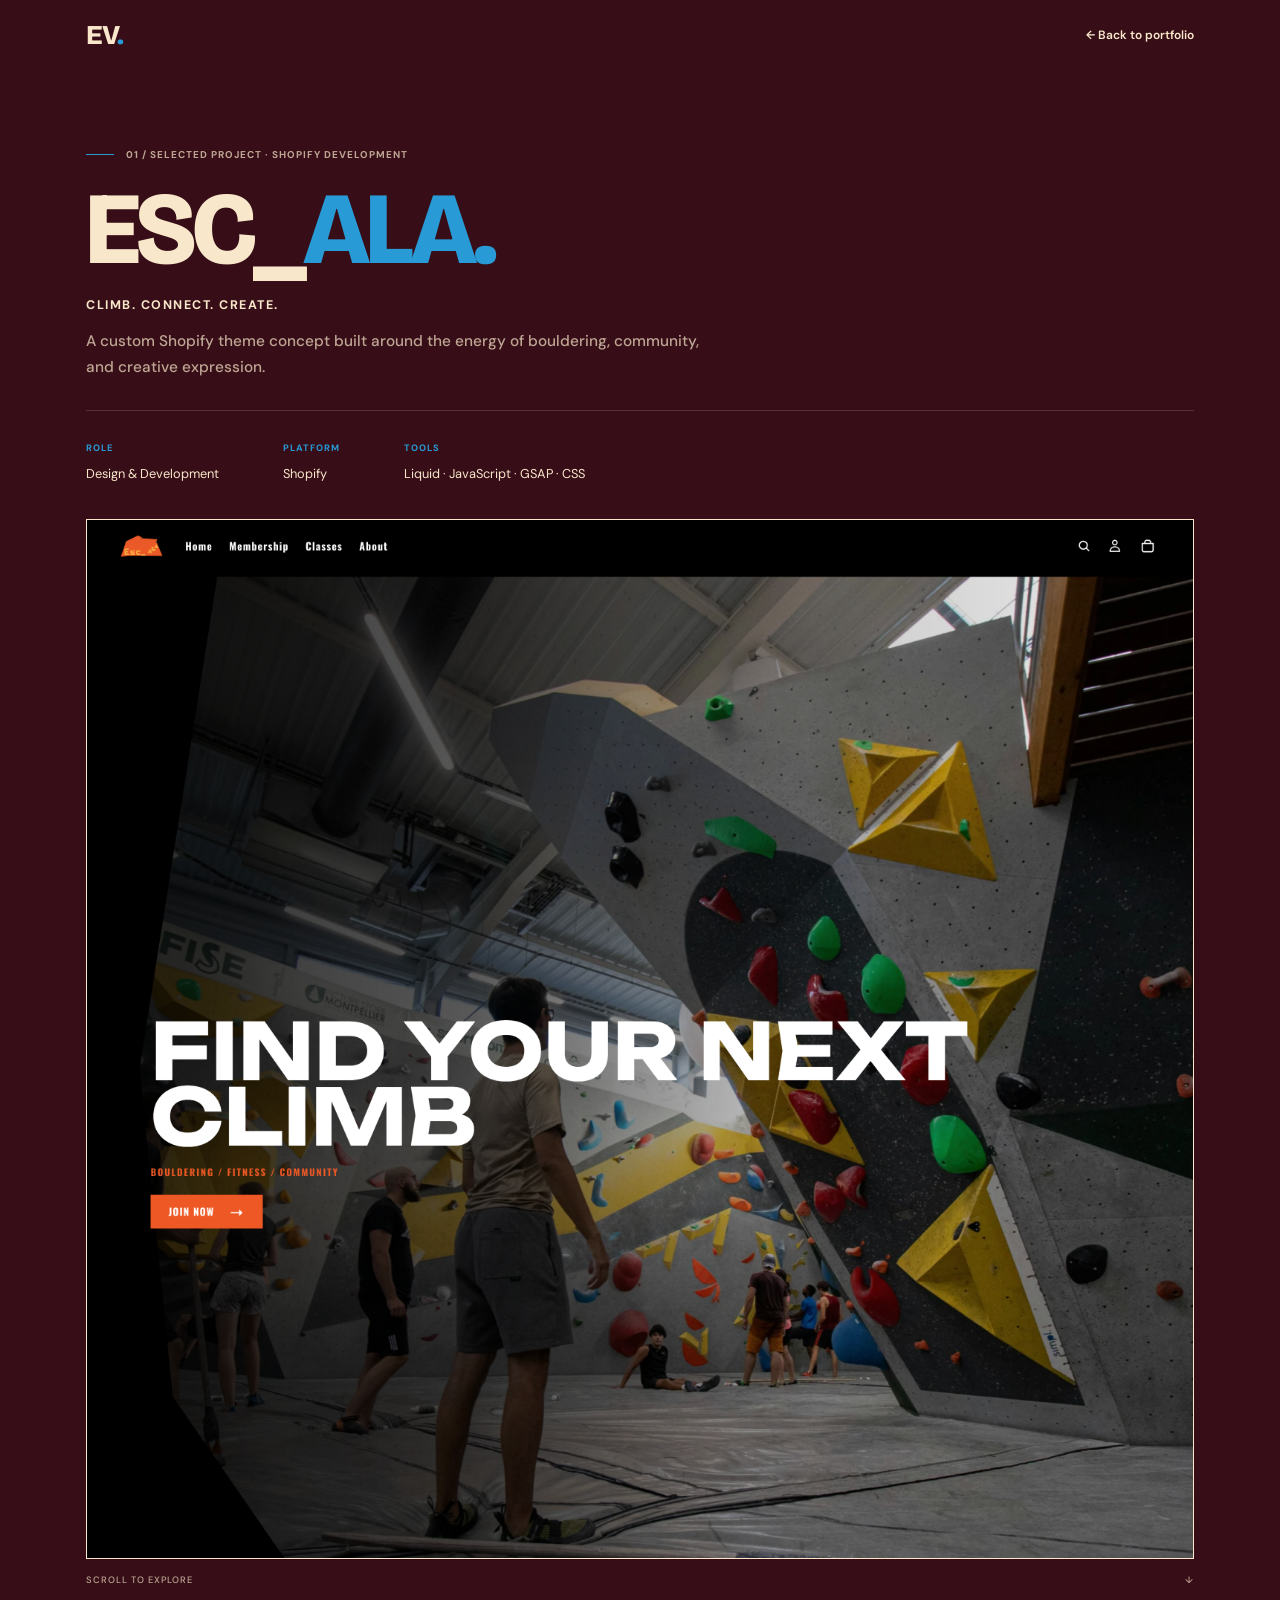
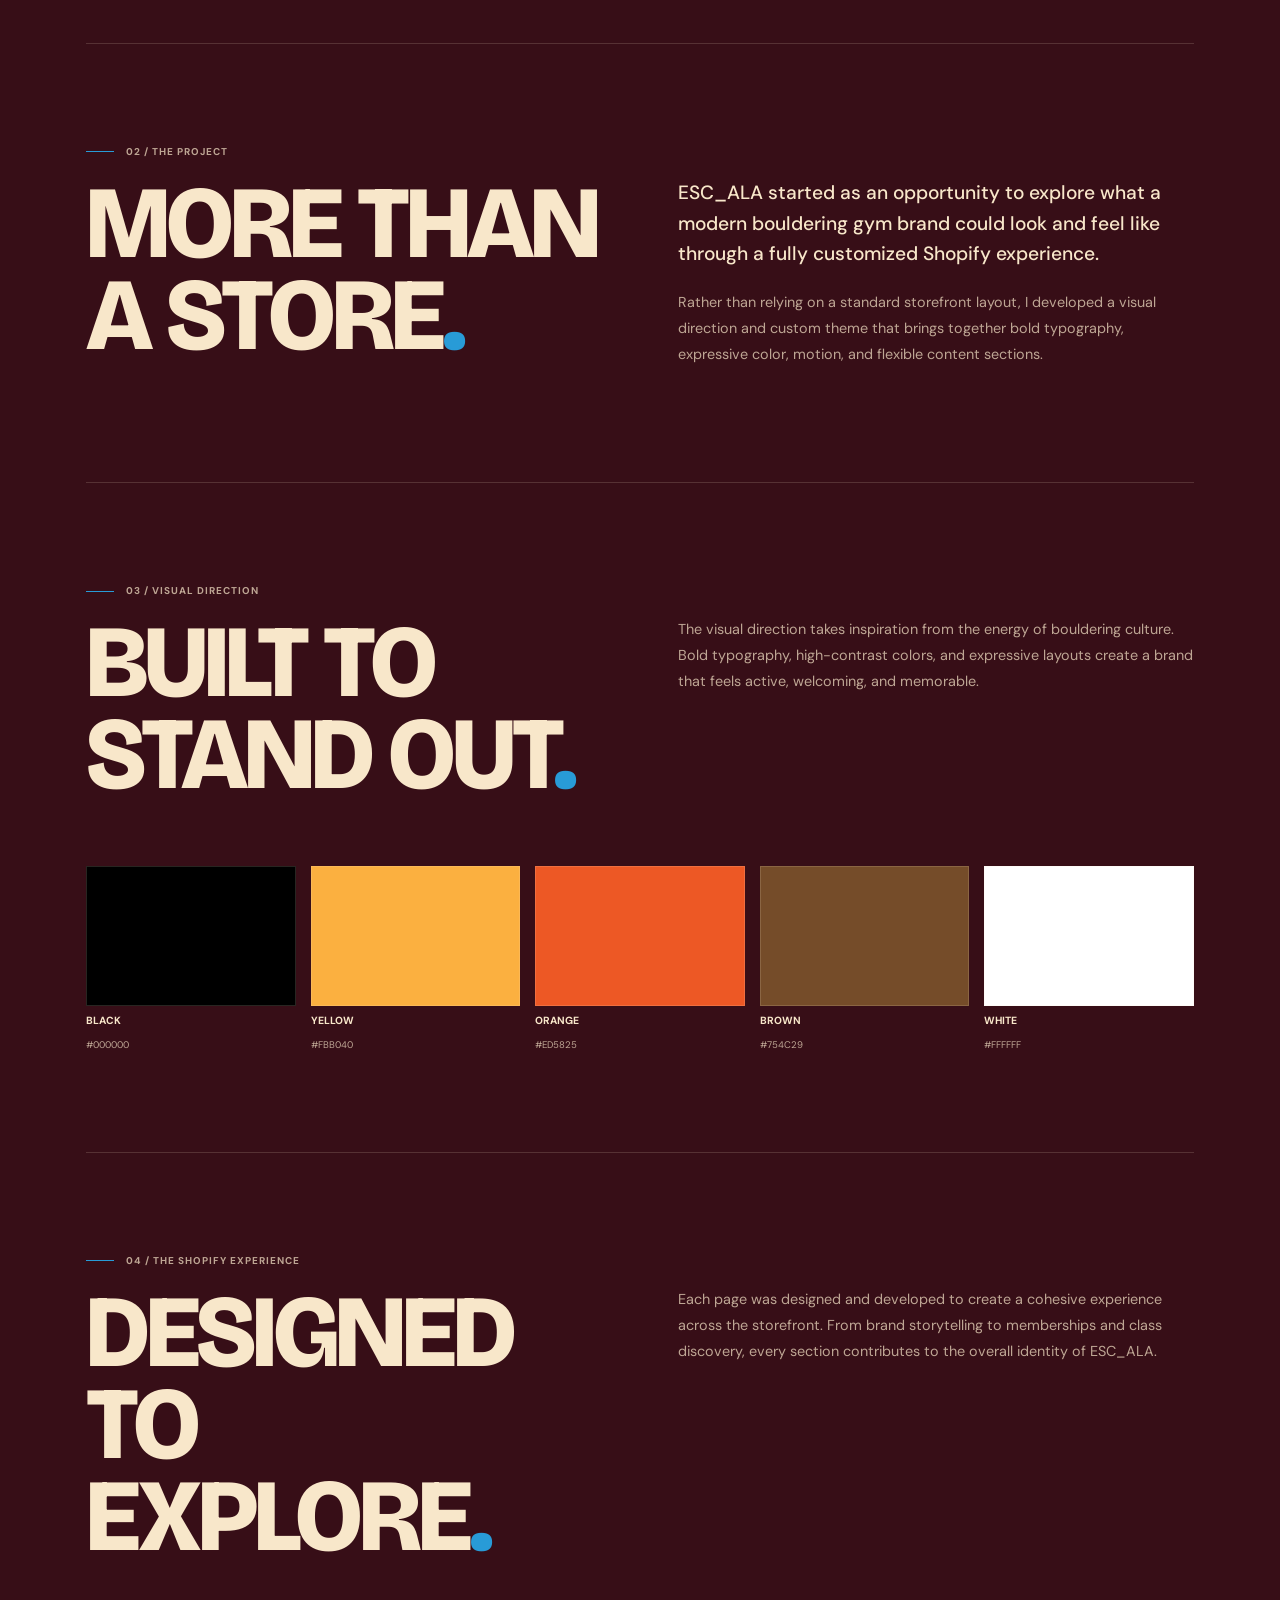
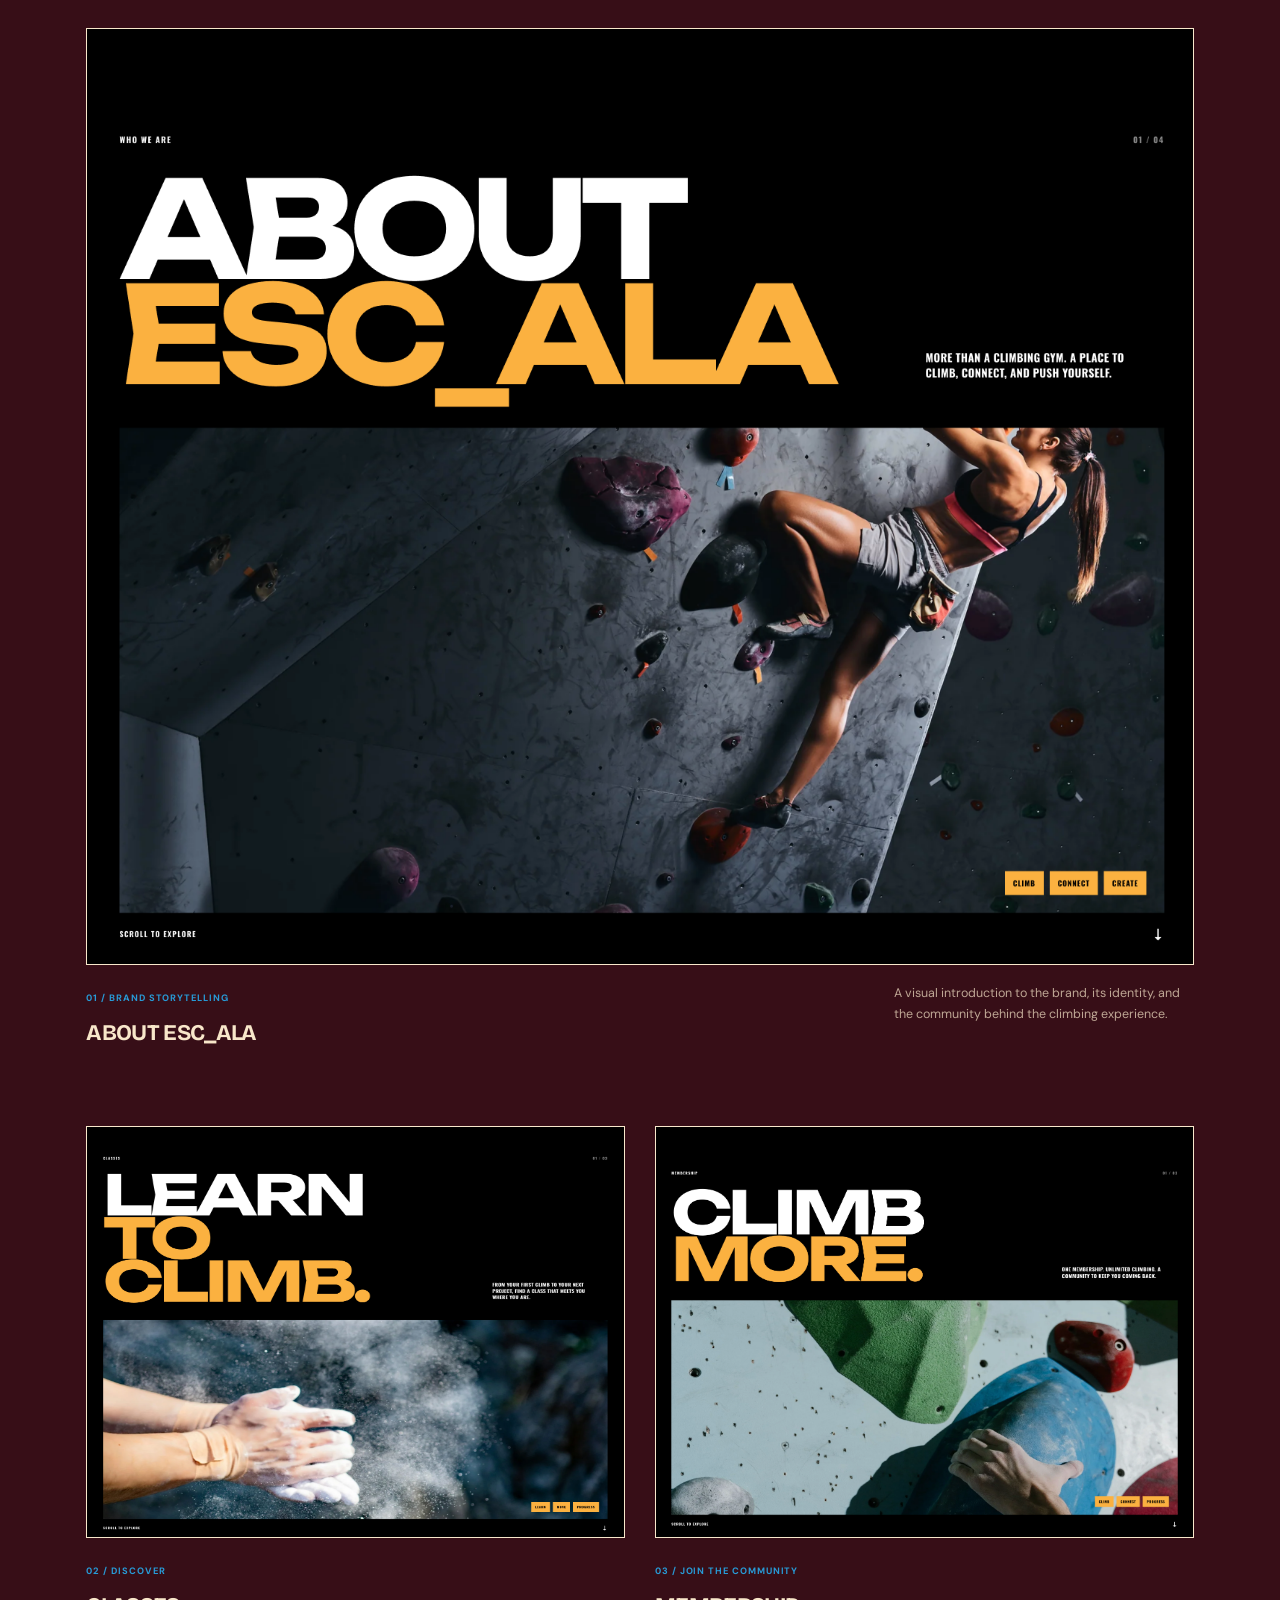
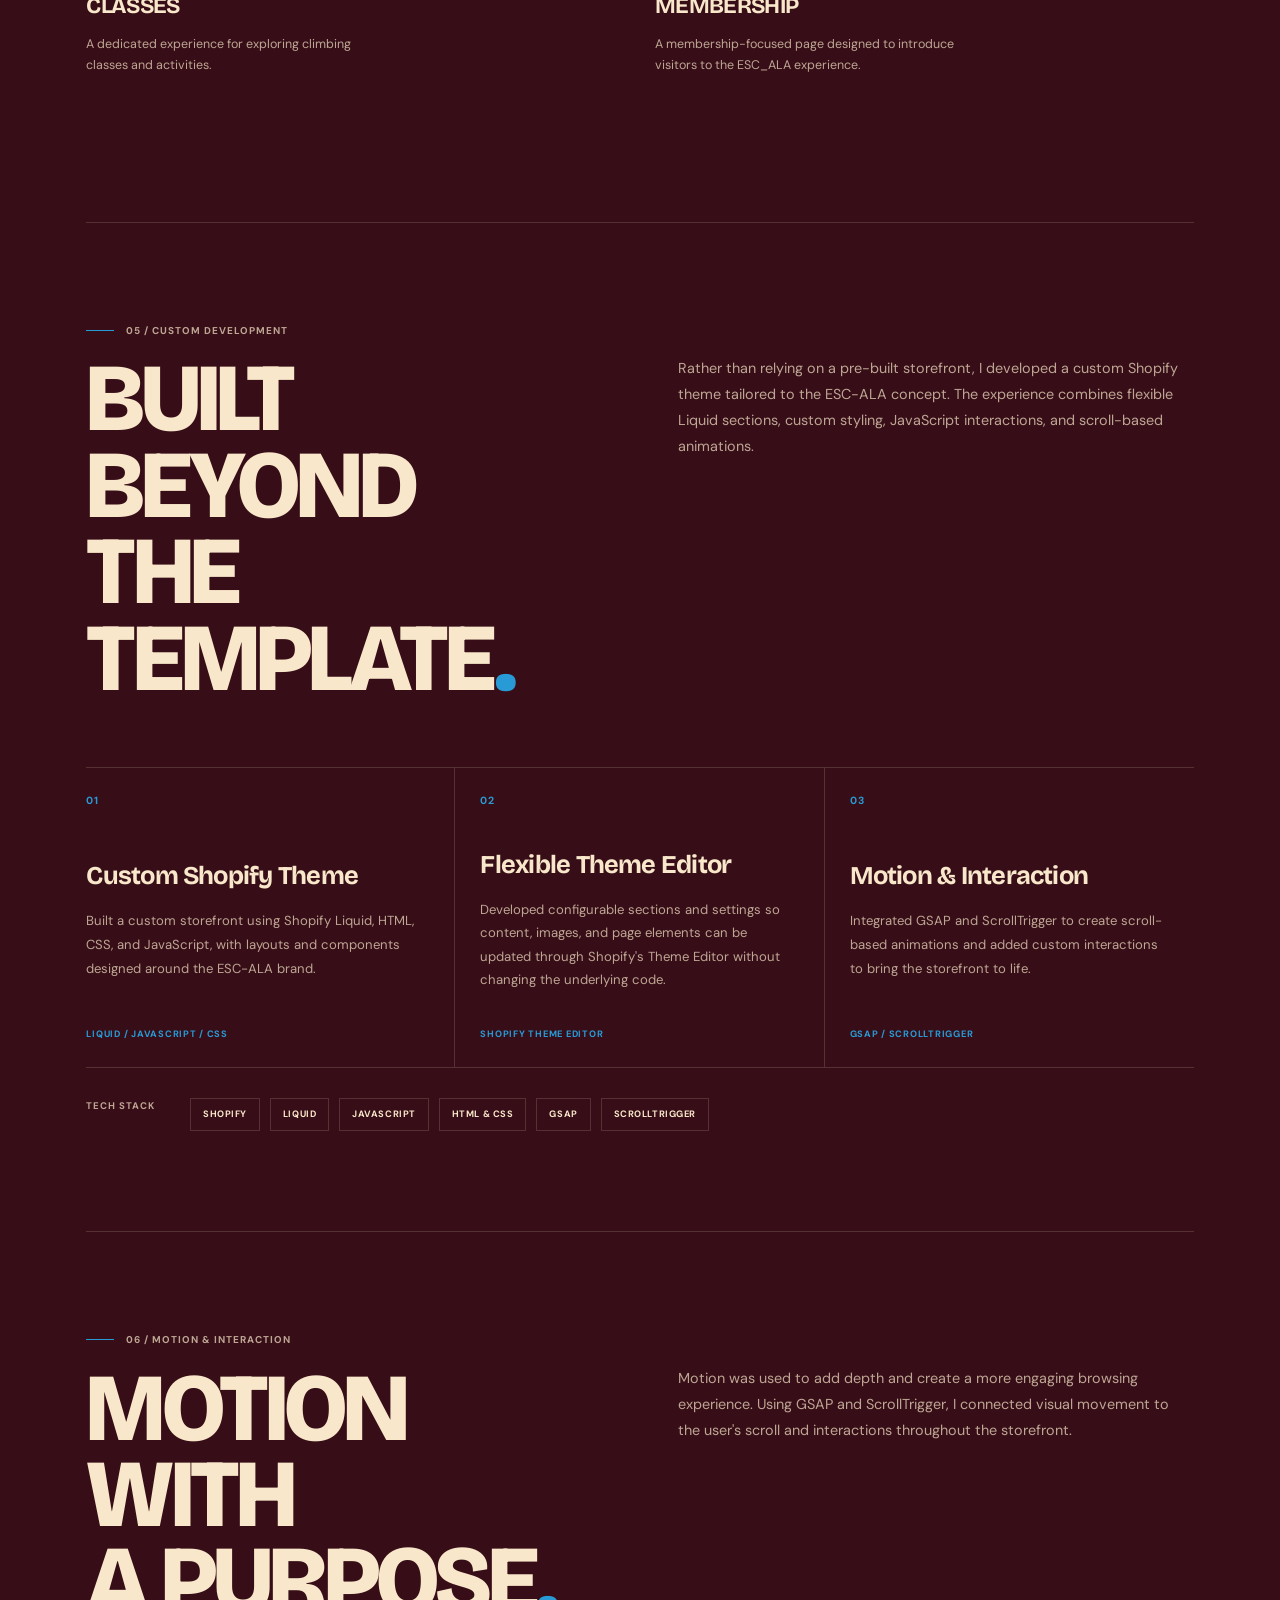
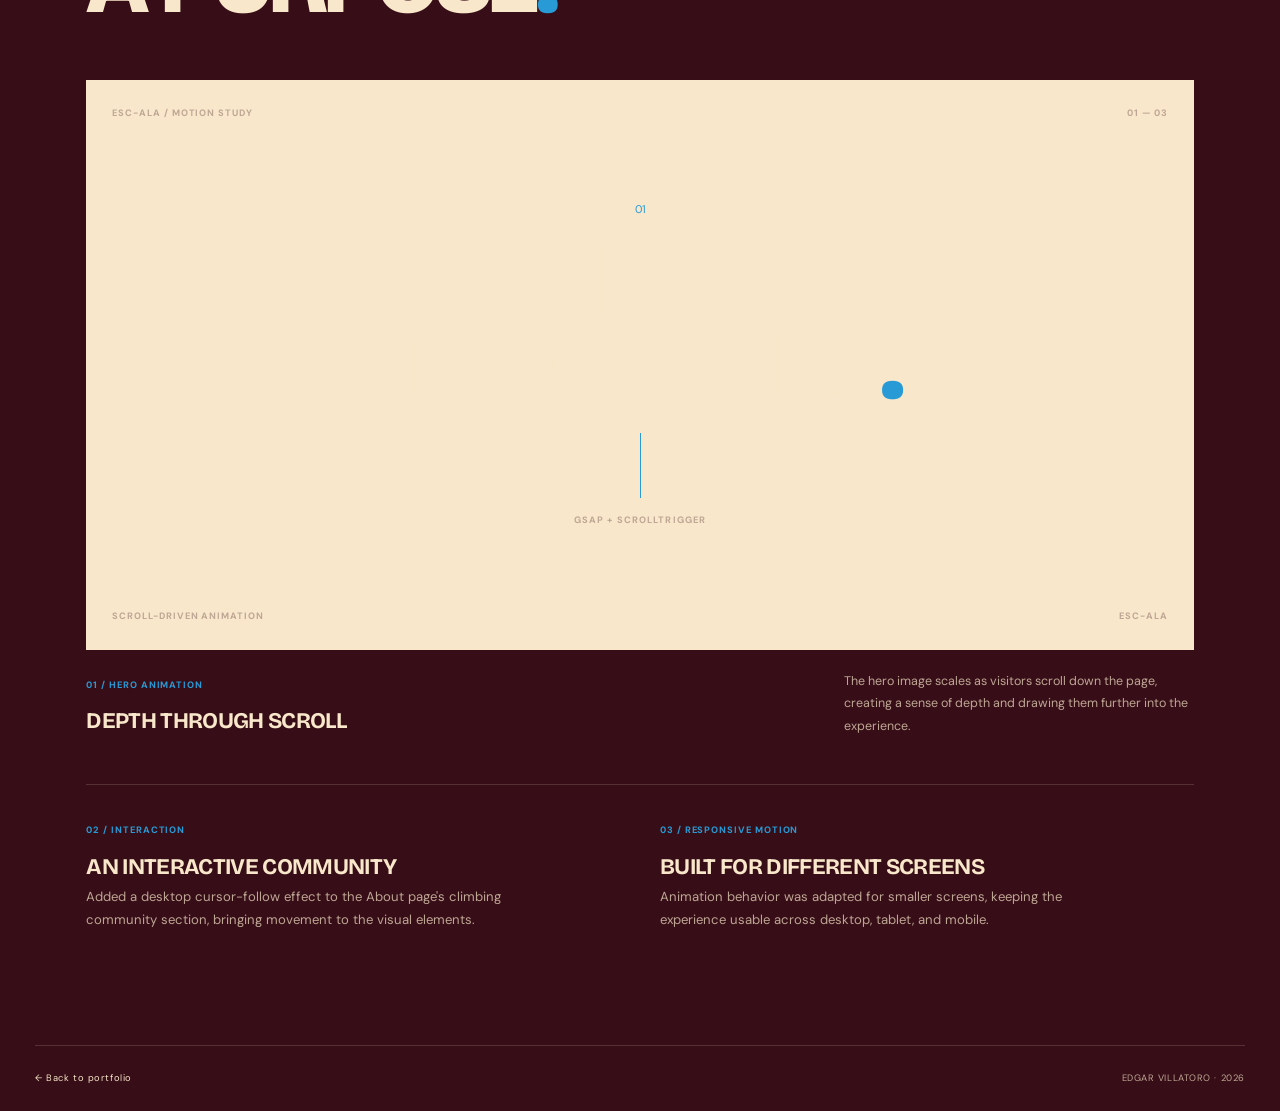
==== commit 5057af5a: "esc_ala case study progression" ====
--- a/esc_ala.html
+++ b/esc_ala.html
@@ -82,7 +82,7 @@
         </div>
       </section>
 
-      <!-- VISUAL DIRECTION -->
+      <!-- Visual Direction -->
       <section class="case-section case-visual">
         <p class="case-eyebrow">03 / VISUAL DIRECTION</p>
 
@@ -126,6 +126,224 @@
             <span>WHITE</span>
             <small>#FFFFFF</small>
           </div>
+        </div>
+      </section>
+
+      <!-- The Shopify Experience -->
+      <section class="case-section case-experience">
+        <p class="case-eyebrow">04 / THE SHOPIFY EXPERIENCE</p>
+
+        <div class="case-experience-heading">
+          <h2>DESIGNED TO<br />EXPLORE<span>.</span></h2>
+
+          <p>
+            Each page was designed and developed to create a cohesive experience
+            across the storefront. From brand storytelling to memberships and
+            class discovery, every section contributes to the overall identity
+            of ESC_ALA.
+          </p>
+        </div>
+
+        <!-- About Page -->
+        <div class="case-showcase case-showcase-feature">
+          <div class="case-showcase-image">
+            <img
+              src="assets/img/esc_ala-about.png"
+              alt="ESC_ALA About page showing the brand story and community experience"
+              loading="lazy"
+            />
+          </div>
+
+          <div class="case-showcase-caption">
+            <div>
+              <span>01 / BRAND STORYTELLING</span>
+              <h3>ABOUT ESC_ALA</h3>
+            </div>
+            <p>
+              A visual introduction to the brand, its identity, and the
+              community behind the climbing experience.
+            </p>
+          </div>
+        </div>
+
+        <!-- Class & Membership Pages -->
+        <div class="case-showcase-grid">
+          <div class="case-showcase">
+            <div class="case-showcase-image">
+              <img
+                src="assets/img/esc_ala-classes.png"
+                alt="ESC_ALA classes page"
+                loading="lazy"
+              />
+            </div>
+
+            <div class="case-showcase-caption">
+              <div>
+                <span>02 / DISCOVER</span>
+                <h3>CLASSES</h3>
+              </div>
+              <p>
+                A dedicated experience for exploring climbing classes and
+                activities.
+              </p>
+            </div>
+          </div>
+
+          <div class="case-showcase">
+            <div class="case-showcase-image">
+              <img
+                src="assets/img/esc_ala-membership.png"
+                alt="ESC_ALA membership page"
+                loading="lazy"
+              />
+            </div>
+
+            <div class="case-showcase-caption">
+              <div>
+                <span>03 / JOIN THE COMMUNITY</span>
+                <h3>MEMBERSHIP</h3>
+              </div>
+              <p>
+                A membership-focused page designed to introduce visitors to the
+                ESC_ALA experience.
+              </p>
+            </div>
+          </div>
+        </div>
+      </section>
+
+      <!-- Custom Shopify Development -->
+      <section class="case-section case-development">
+        <p class="case-eyebrow">05 / CUSTOM DEVELOPMENT</p>
+
+        <div class="case-development-heading">
+          <h2>BUILT BEYOND<br />THE TEMPLATE<span>.</span></h2>
+          <p>
+            Rather than relying on a pre-built storefront, I developed a custom
+            Shopify theme tailored to the ESC-ALA concept. The experience
+            combines flexible Liquid sections, custom styling, JavaScript
+            interactions, and scroll-based animations.
+          </p>
+        </div>
+
+        <div class="case-dev-grid">
+          <article class="case-dev-card">
+            <span class="case-dev-number">01</span>
+            <div>
+              <h3>Custom Shopify Theme</h3>
+              <p>
+                Built a custom storefront using Shopify Liquid, HTML, CSS, and
+                JavaScript, with layouts and components designed around the
+                ESC-ALA brand.
+              </p>
+            </div>
+            <span class="case-dev-tag">LIQUID / JAVASCRIPT / CSS</span>
+          </article>
+
+          <article class="case-dev-card">
+            <span class="case-dev-number">02</span>
+            <div>
+              <h3>Flexible Theme Editor</h3>
+              <p>
+                Developed configurable sections and settings so content, images,
+                and page elements can be updated through Shopify's Theme Editor
+                without changing the underlying code.
+              </p>
+            </div>
+            <span class="case-dev-tag">SHOPIFY THEME EDITOR</span>
+          </article>
+
+          <article class="case-dev-card">
+            <span class="case-dev-number">03</span>
+            <div>
+              <h3>Motion & Interaction</h3>
+              <p>
+                Integrated GSAP and ScrollTrigger to create scroll-based
+                animations and added custom interactions to bring the storefront
+                to life.
+              </p>
+            </div>
+            <span class="case-dev-tag">GSAP / SCROLLTRIGGER</span>
+          </article>
+        </div>
+
+        <div class="case-tech-stack">
+          <span>TECH STACK</span>
+          <div class="case-tech-list">
+            <span>SHOPIFY</span>
+            <span>LIQUID</span>
+            <span>JAVASCRIPT</span>
+            <span>HTML & CSS</span>
+            <span>GSAP</span>
+            <span>SCROLLTRIGGER</span>
+          </div>
+        </div>
+      </section>
+
+      <!-- MOTION & INTERACTION -->
+      <section class="case-section case-motion">
+        <p class="case-eyebrow">06 / MOTION & INTERACTION</p>
+
+        <div class="case-motion-heading">
+          <h2>MOTION WITH<br />A PURPOSE<span>.</span></h2>
+          <p>
+            Motion was used to add depth and create a more engaging browsing
+            experience. Using GSAP and ScrollTrigger, I connected visual
+            movement to the user's scroll and interactions throughout the
+            storefront.
+          </p>
+        </div>
+
+        <div class="case-motion-feature">
+          <div class="case-motion-visual">
+            <div class="case-motion-visual-top">
+              <span>ESC-ALA / MOTION STUDY</span>
+              <span>01 — 03</span>
+            </div>
+
+            <div class="case-motion-visual-center">
+              <span class="case-motion-index">01</span>
+              <p>SCROLL<br />TO EXPLORE<span>.</span></p>
+              <span class="case-motion-line"></span>
+              <span class="case-motion-label">GSAP + SCROLLTRIGGER</span>
+            </div>
+
+            <div class="case-motion-visual-bottom">
+              <span>SCROLL-DRIVEN ANIMATION</span>
+              <span>ESC-ALA</span>
+            </div>
+          </div>
+
+          <div class="case-motion-caption">
+            <div>
+              <span>01 / HERO ANIMATION</span>
+              <h3>DEPTH THROUGH SCROLL</h3>
+            </div>
+            <p>
+              The hero image scales as visitors scroll down the page, creating a
+              sense of depth and drawing them further into the experience.
+            </p>
+          </div>
+        </div>
+
+        <div class="case-motion-details">
+          <article>
+            <span>02 / INTERACTION</span>
+            <h3>AN INTERACTIVE COMMUNITY</h3>
+            <p>
+              Added a desktop cursor-follow effect to the About page's climbing
+              community section, bringing movement to the visual elements.
+            </p>
+          </article>
+
+          <article>
+            <span>03 / RESPONSIVE MOTION</span>
+            <h3>BUILT FOR DIFFERENT SCREENS</h3>
+            <p>
+              Animation behavior was adapted for smaller screens, keeping the
+              experience usable across desktop, tablet, and mobile.
+            </p>
+          </article>
         </div>
       </section>
     </main>
--- a/assets/esc_ala.css
+++ b/assets/esc_ala.css
@@ -338,3 +338,475 @@
     gap: 25px 15px;
   }
 }
+
+/* =====================================================
+   SHOPIFY EXPERIENCE SHOWCASE
+===================================================== */
+
+.case-experience-heading {
+  display: grid;
+  grid-template-columns: 1fr 1fr;
+  gap: clamp(30px, 6vw, 100px);
+  align-items: start;
+  margin-bottom: 65px;
+}
+
+.case-experience-heading h2 {
+  margin: 0;
+  font-family: var(--font-display);
+  font-size: clamp(3.8rem, 8vw, 7.5rem);
+  font-weight: 800;
+  line-height: 0.9;
+  letter-spacing: -0.04em;
+}
+
+.case-experience-heading h2 span {
+  color: var(--accent);
+}
+
+.case-experience-heading > p {
+  max-width: 550px;
+  color: var(--muted);
+  font-size: 0.9rem;
+  line-height: 1.8;
+}
+
+.case-showcase {
+  min-width: 0;
+}
+
+.case-showcase-image {
+  width: 100%;
+  overflow: hidden;
+  border: 1px solid var(--line);
+  background: var(--surface);
+}
+
+.case-showcase-grid .case-showcase-image img {
+  display: block;
+  width: 100%;
+  height: clamp(300px, 32vw, 500px);
+  object-position: top center;
+  transition: transform 0.6s ease;
+}
+
+.case-showcase:hover .case-showcase-image img {
+  transform: scale(1.015);
+}
+
+.case-showcase-caption {
+  display: flex;
+  justify-content: space-between;
+  align-items: start;
+  gap: 25px;
+  padding: 18px 0 45px;
+}
+
+.case-showcase-caption span {
+  color: var(--accent);
+  font-family: var(--font-heading);
+  font-size: 0.58rem;
+  font-weight: 700;
+  letter-spacing: 0.1em;
+}
+
+.case-showcase-caption h3 {
+  margin: 7px 0 0;
+  font-family: var(--font-display);
+  font-size: 1.4rem;
+  font-weight: 700;
+  letter-spacing: -0.03em;
+}
+
+.case-showcase-caption > p {
+  max-width: 300px;
+  margin: 0;
+  color: var(--muted);
+  font-size: 0.78rem;
+  line-height: 1.7;
+}
+
+.case-showcase-grid {
+  display: grid;
+  grid-template-columns: repeat(2, minmax(0, 1fr));
+  gap: 30px;
+  margin-top: 30px;
+}
+
+.case-showcase-grid .case-showcase-caption {
+  flex-direction: column;
+  gap: 10px;
+}
+
+@media (max-width: 700px) {
+  .case-experience-heading {
+    grid-template-columns: 1fr;
+    gap: 20px;
+    margin-bottom: 40px;
+  }
+
+  .case-showcase-grid {
+    grid-template-columns: 1fr;
+    gap: 10px;
+  }
+
+  .case-showcase-caption {
+    flex-direction: column;
+    gap: 10px;
+    padding-bottom: 30px;
+  }
+
+  .case-showcase-caption > p {
+    max-width: 100%;
+  }
+}
+
+/* CUSTOM SHOPIFY DEVELOPMENT */
+
+.case-development-heading {
+  display: grid;
+  grid-template-columns: 1fr 1fr;
+  gap: clamp(30px, 6vw, 100px);
+  align-items: start;
+  margin-bottom: 65px;
+}
+
+.case-development-heading h2 {
+  margin: 0;
+  font-family: var(--font-display);
+  font-size: clamp(3.5rem, 7.5vw, 7rem);
+  font-weight: 800;
+  line-height: 0.9;
+  letter-spacing: -0.04em;
+}
+
+.case-development-heading h2 span {
+  color: var(--accent);
+}
+
+.case-development-heading > p {
+  max-width: 550px;
+  color: var(--muted);
+  font-size: 0.9rem;
+  line-height: 1.8;
+}
+
+.case-dev-grid {
+  display: grid;
+  grid-template-columns: repeat(3, minmax(0, 1fr));
+  border-top: 1px solid var(--line);
+  border-bottom: 1px solid var(--line);
+}
+
+.case-dev-card {
+  display: flex;
+  flex-direction: column;
+  justify-content: space-between;
+  min-height: 290px;
+  padding: 25px;
+  border-right: 1px solid var(--line);
+}
+
+.case-dev-card:first-child {
+  padding-left: 0;
+}
+
+.case-dev-card:last-child {
+  border-right: 0;
+}
+
+.case-dev-number {
+  color: var(--accent);
+  font-family: var(--font-heading);
+  font-size: 0.65rem;
+  font-weight: 700;
+  letter-spacing: 0.1em;
+}
+
+.case-dev-card h3 {
+  margin: 35px 0 12px;
+  font-family: var(--font-display);
+  font-size: clamp(1.4rem, 2vw, 2rem);
+  font-weight: 700;
+  letter-spacing: -0.03em;
+}
+
+.case-dev-card p {
+  max-width: 340px;
+  margin: 0;
+  color: var(--muted);
+  font-size: 0.82rem;
+  line-height: 1.8;
+}
+
+.case-dev-tag {
+  margin-top: 35px;
+  color: var(--accent);
+  font-family: var(--font-heading);
+  font-size: 0.58rem;
+  font-weight: 700;
+  letter-spacing: 0.08em;
+}
+
+.case-tech-stack {
+  display: flex;
+  align-items: flex-start;
+  gap: 35px;
+  padding-top: 30px;
+}
+
+.case-tech-stack > span {
+  flex-shrink: 0;
+  color: var(--muted);
+  font-family: var(--font-heading);
+  font-size: 0.6rem;
+  font-weight: 700;
+  letter-spacing: 0.1em;
+}
+
+.case-tech-list {
+  display: flex;
+  flex-wrap: wrap;
+  gap: 10px;
+}
+
+.case-tech-list span {
+  padding: 8px 12px;
+  border: 1px solid var(--line);
+  font-family: var(--font-heading);
+  font-size: 0.58rem;
+  font-weight: 700;
+  letter-spacing: 0.06em;
+}
+
+/* RESPONSIVE */
+
+@media (max-width: 700px) {
+  .case-development-heading {
+    grid-template-columns: 1fr;
+    gap: 20px;
+    margin-bottom: 40px;
+  }
+
+  .case-dev-grid {
+    grid-template-columns: 1fr;
+  }
+
+  .case-dev-card,
+  .case-dev-card:first-child {
+    min-height: auto;
+    padding: 25px 0;
+    border-right: 0;
+    border-bottom: 1px solid var(--line);
+  }
+
+  .case-dev-card:last-child {
+    border-bottom: 0;
+  }
+
+  .case-dev-card h3 {
+    margin-top: 25px;
+  }
+
+  .case-tech-stack {
+    flex-direction: column;
+    gap: 18px;
+  }
+}
+
+/* MOTION & INTERACTION */
+
+.case-motion-heading {
+  display: grid;
+  grid-template-columns: 1fr 1fr;
+  gap: clamp(30px, 6vw, 100px);
+  align-items: start;
+  margin-bottom: 55px;
+}
+
+.case-motion-heading h2 {
+  margin: 0;
+  font-family: var(--font-display);
+  font-size: clamp(3.5rem, 7.5vw, 7rem);
+  font-weight: 800;
+  line-height: 0.9;
+  letter-spacing: -0.04em;
+}
+
+.case-motion-heading h2 span,
+.case-motion-visual-center p span {
+  color: var(--accent);
+}
+
+.case-motion-heading > p {
+  max-width: 550px;
+  color: var(--muted);
+  font-size: 0.9rem;
+  line-height: 1.8;
+}
+
+.case-motion-visual {
+  position: relative;
+  display: flex;
+  flex-direction: column;
+  justify-content: space-between;
+  min-height: clamp(320px, 45vw, 570px);
+  padding: 25px;
+  overflow: hidden;
+  background: var(--surface);
+  border: 1px solid var(--line);
+}
+
+.case-motion-visual::before,
+.case-motion-visual::after {
+  position: absolute;
+  content: "";
+  width: 280px;
+  height: 280px;
+  border: 1px solid var(--line);
+  border-radius: 50%;
+  pointer-events: none;
+}
+
+.case-motion-visual::before {
+  top: 50%;
+  left: 50%;
+  transform: translate(-50%, -50%);
+}
+
+.case-motion-visual::after {
+  top: 50%;
+  left: 50%;
+  width: 420px;
+  height: 420px;
+  transform: translate(-50%, -50%);
+}
+
+.case-motion-visual-top,
+.case-motion-visual-bottom {
+  position: relative;
+  z-index: 1;
+  display: flex;
+  justify-content: space-between;
+  gap: 15px;
+  color: var(--muted);
+  font-family: var(--font-heading);
+  font-size: 0.58rem;
+  font-weight: 700;
+  letter-spacing: 0.1em;
+}
+
+.case-motion-visual-center {
+  position: relative;
+  z-index: 1;
+  display: flex;
+  flex-direction: column;
+  align-items: center;
+  text-align: center;
+}
+
+.case-motion-index {
+  margin-bottom: 15px;
+  color: var(--accent);
+  font-family: var(--font-heading);
+  font-size: 0.7rem;
+}
+
+.case-motion-visual-center p {
+  margin: 0;
+  font-family: var(--font-display);
+  font-size: clamp(3rem, 8vw, 7rem);
+  font-weight: 800;
+  line-height: 0.85;
+  letter-spacing: -0.05em;
+}
+
+.case-motion-line {
+  width: 1px;
+  height: 65px;
+  margin: 25px 0 15px;
+  background: var(--accent);
+}
+
+.case-motion-label {
+  color: var(--muted);
+  font-family: var(--font-heading);
+  font-size: 0.58rem;
+  font-weight: 700;
+  letter-spacing: 0.12em;
+}
+
+.case-motion-caption {
+  display: flex;
+  justify-content: space-between;
+  align-items: flex-start;
+  gap: 25px;
+  padding: 20px 0 45px;
+}
+
+.case-motion-caption span,
+.case-motion-details article > span {
+  color: var(--accent);
+  font-family: var(--font-heading);
+  font-size: 0.58rem;
+  font-weight: 700;
+  letter-spacing: 0.1em;
+}
+
+.case-motion-caption h3,
+.case-motion-details h3 {
+  margin: 8px 0 0;
+  font-family: var(--font-display);
+  font-size: 1.4rem;
+  font-weight: 700;
+  letter-spacing: -0.03em;
+}
+
+.case-motion-caption > p {
+  max-width: 350px;
+  margin: 0;
+  color: var(--muted);
+  font-size: 0.78rem;
+  line-height: 1.8;
+}
+
+.case-motion-details {
+  display: grid;
+  grid-template-columns: repeat(2, minmax(0, 1fr));
+  gap: 40px;
+  padding-top: 30px;
+  border-top: 1px solid var(--line);
+}
+
+.case-motion-details article p {
+  max-width: 440px;
+  color: var(--muted);
+  font-size: 0.82rem;
+  line-height: 1.8;
+}
+
+/* RESPONSIVE */
+
+@media (max-width: 700px) {
+  .case-motion-heading {
+    grid-template-columns: 1fr;
+    gap: 20px;
+    margin-bottom: 40px;
+  }
+
+  .case-motion-visual {
+    min-height: 350px;
+    padding: 18px;
+  }
+
+  .case-motion-caption {
+    flex-direction: column;
+    gap: 12px;
+    padding-bottom: 30px;
+  }
+
+  .case-motion-details {
+    grid-template-columns: 1fr;
+    gap: 25px;
+  }
+}
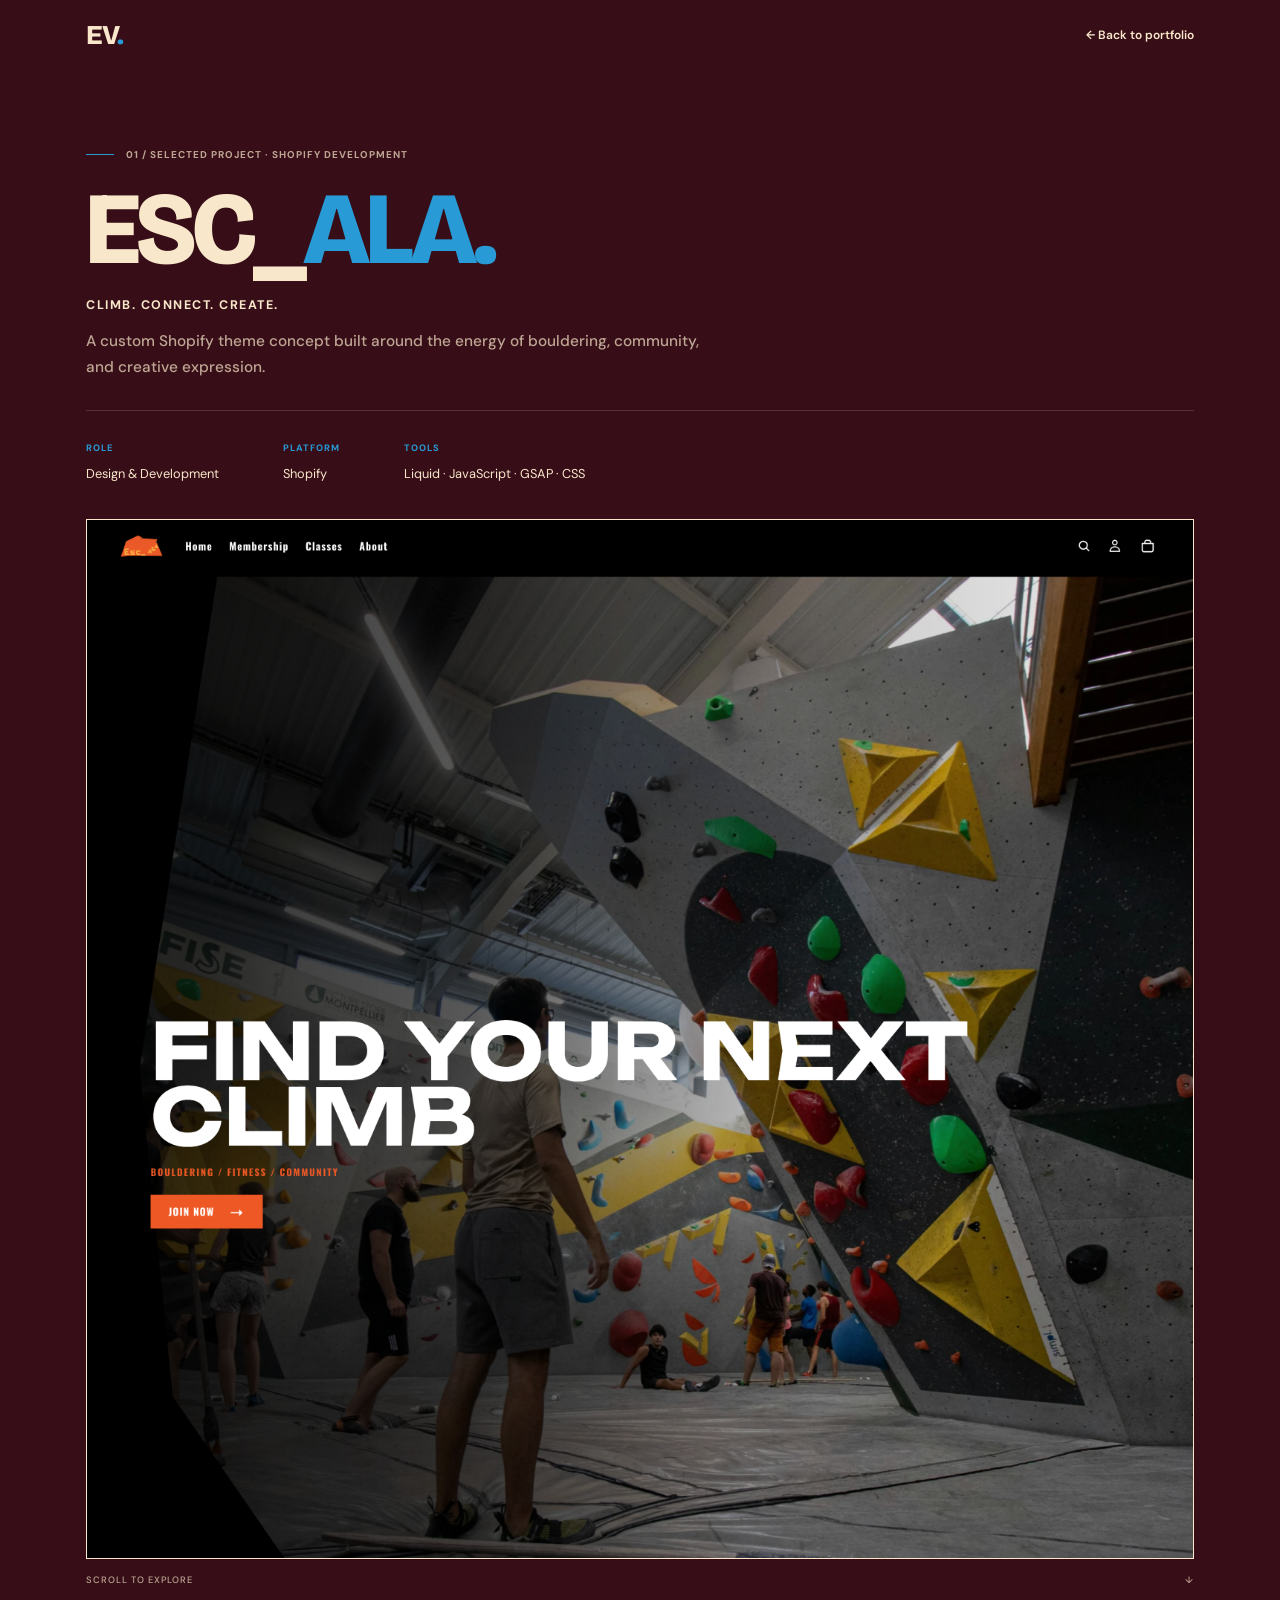
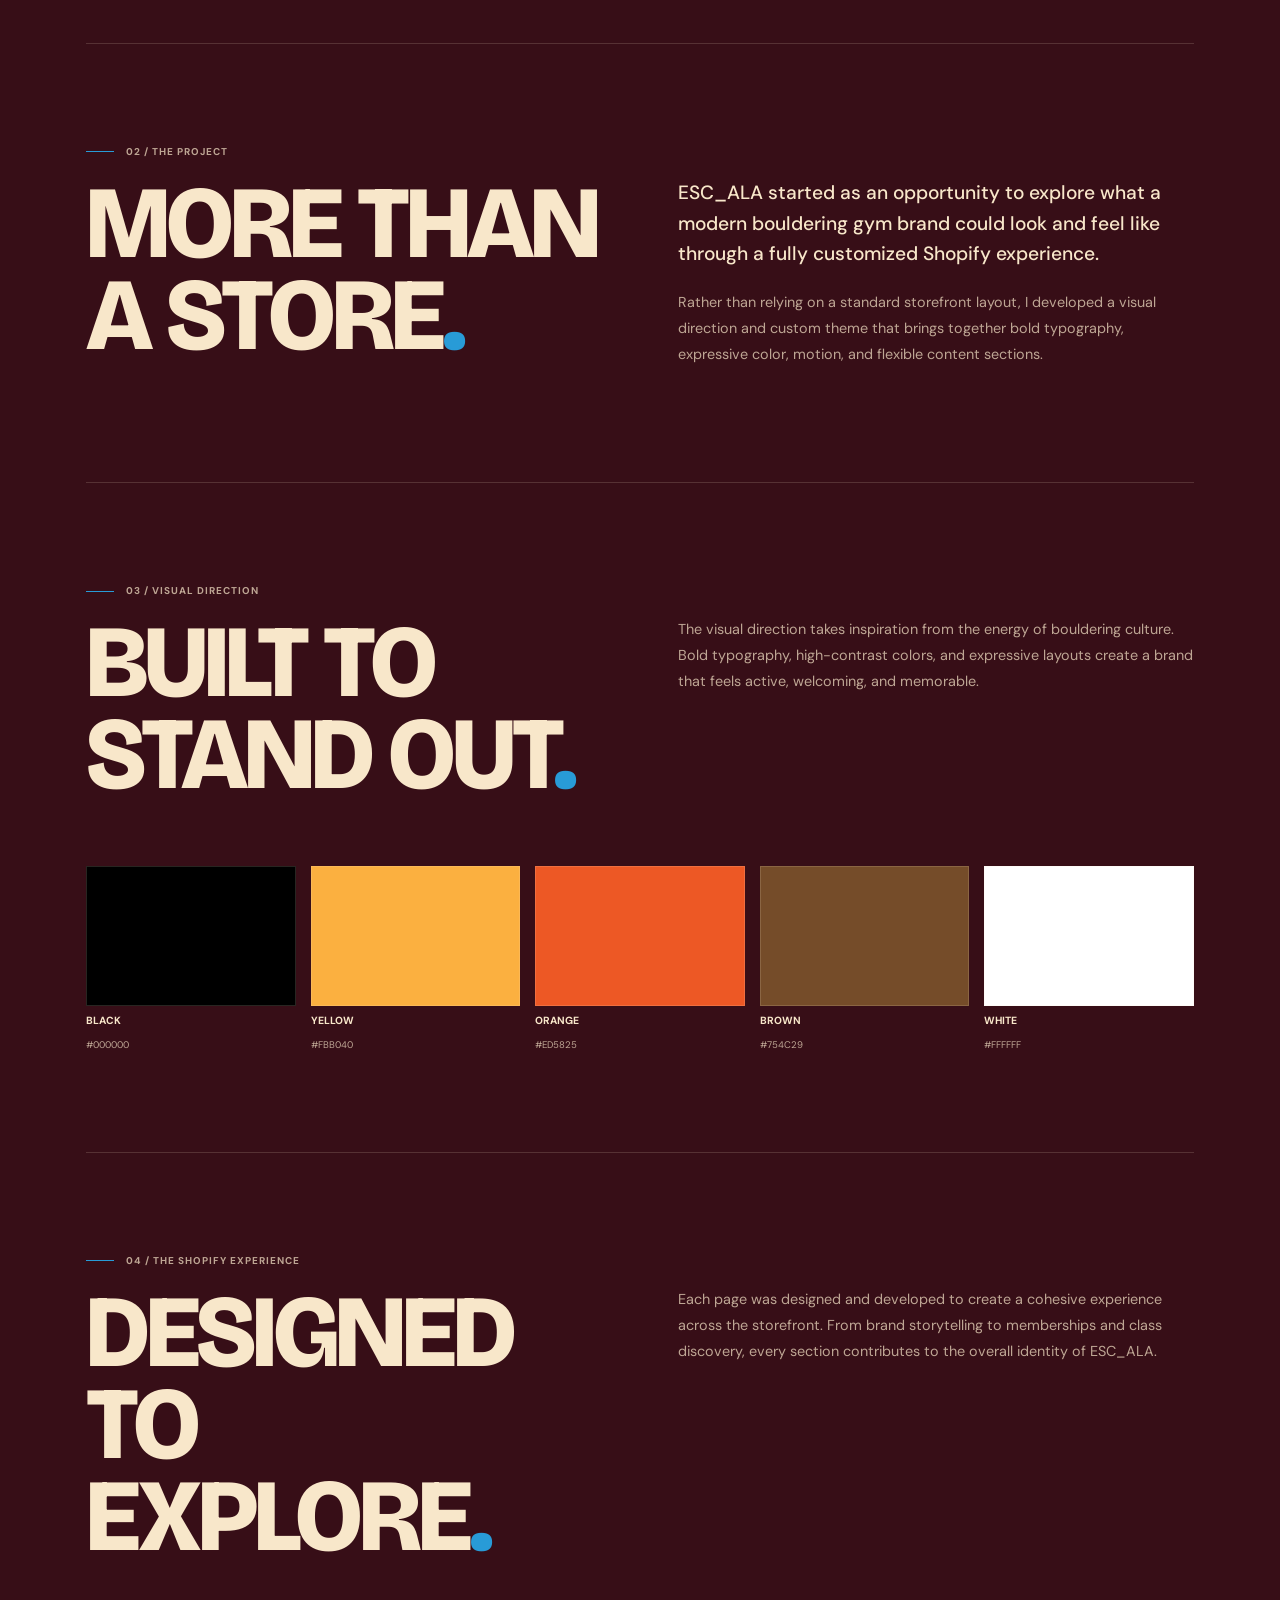
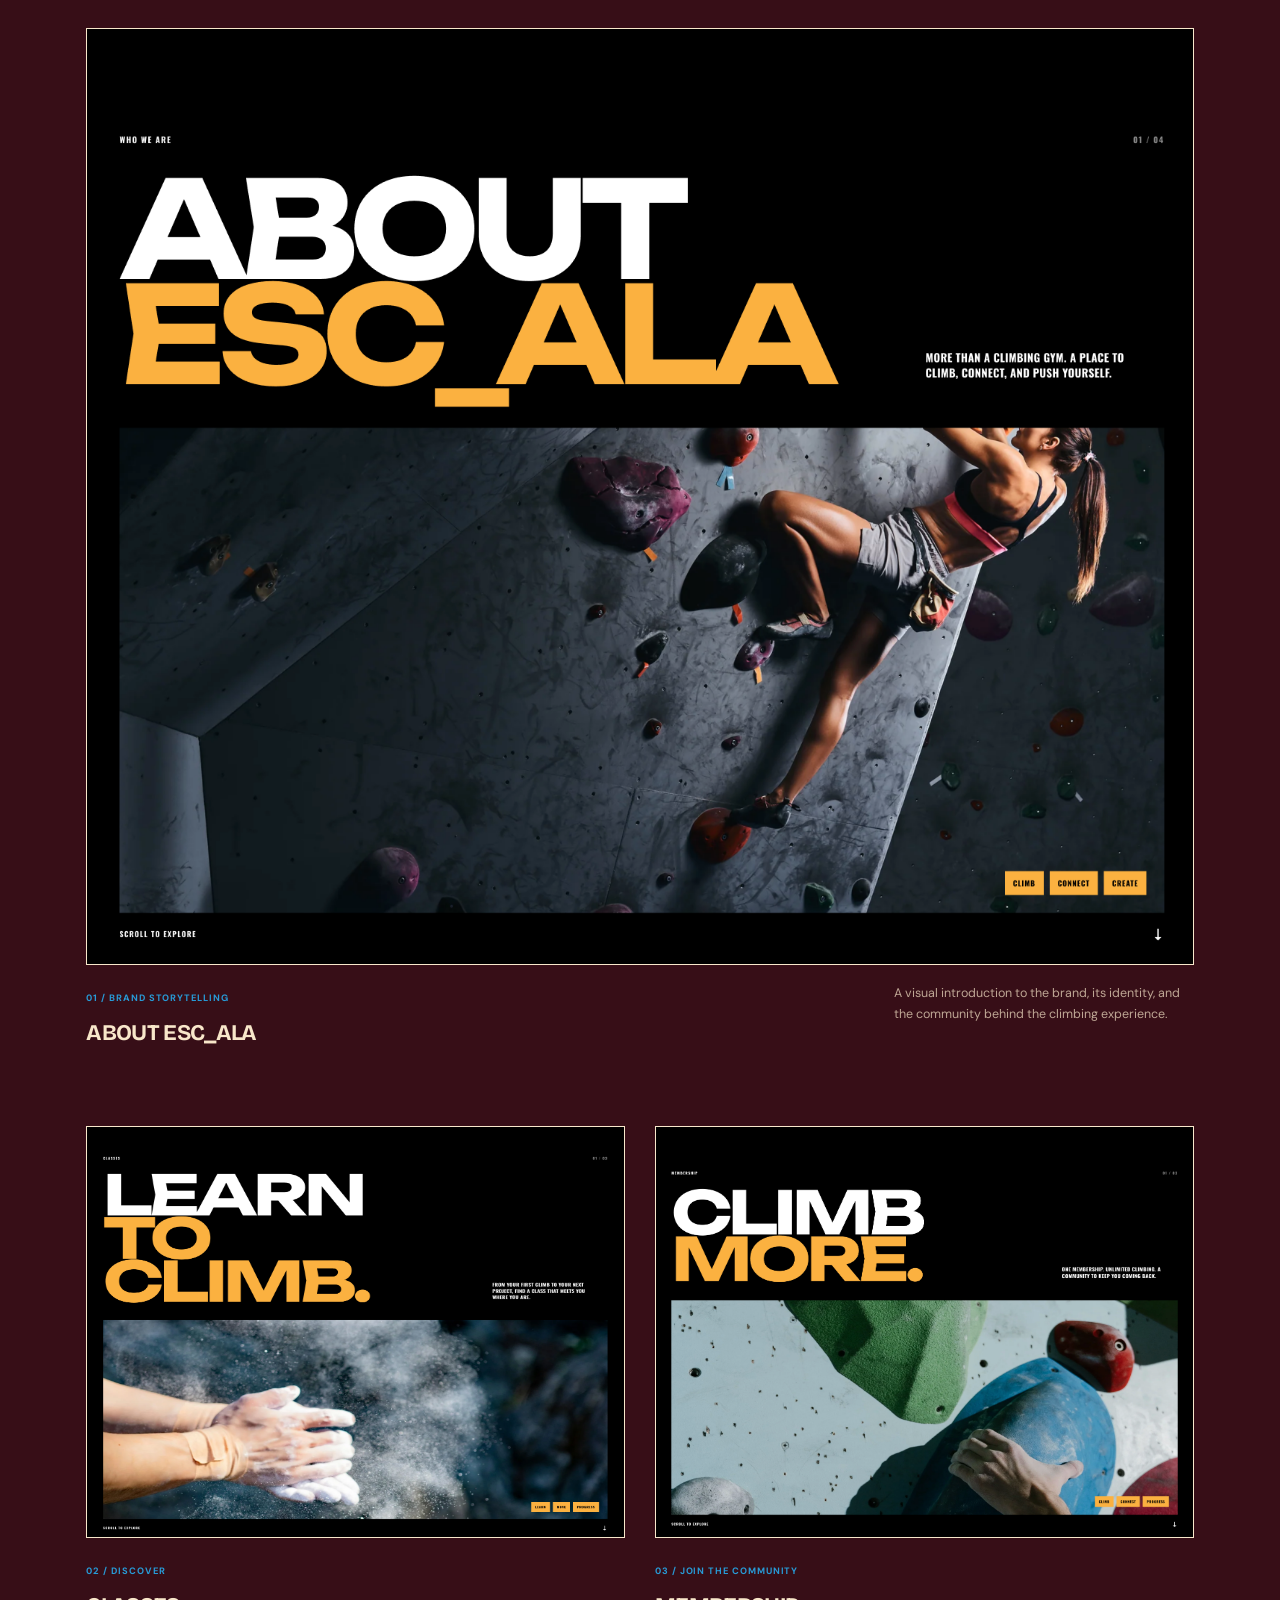
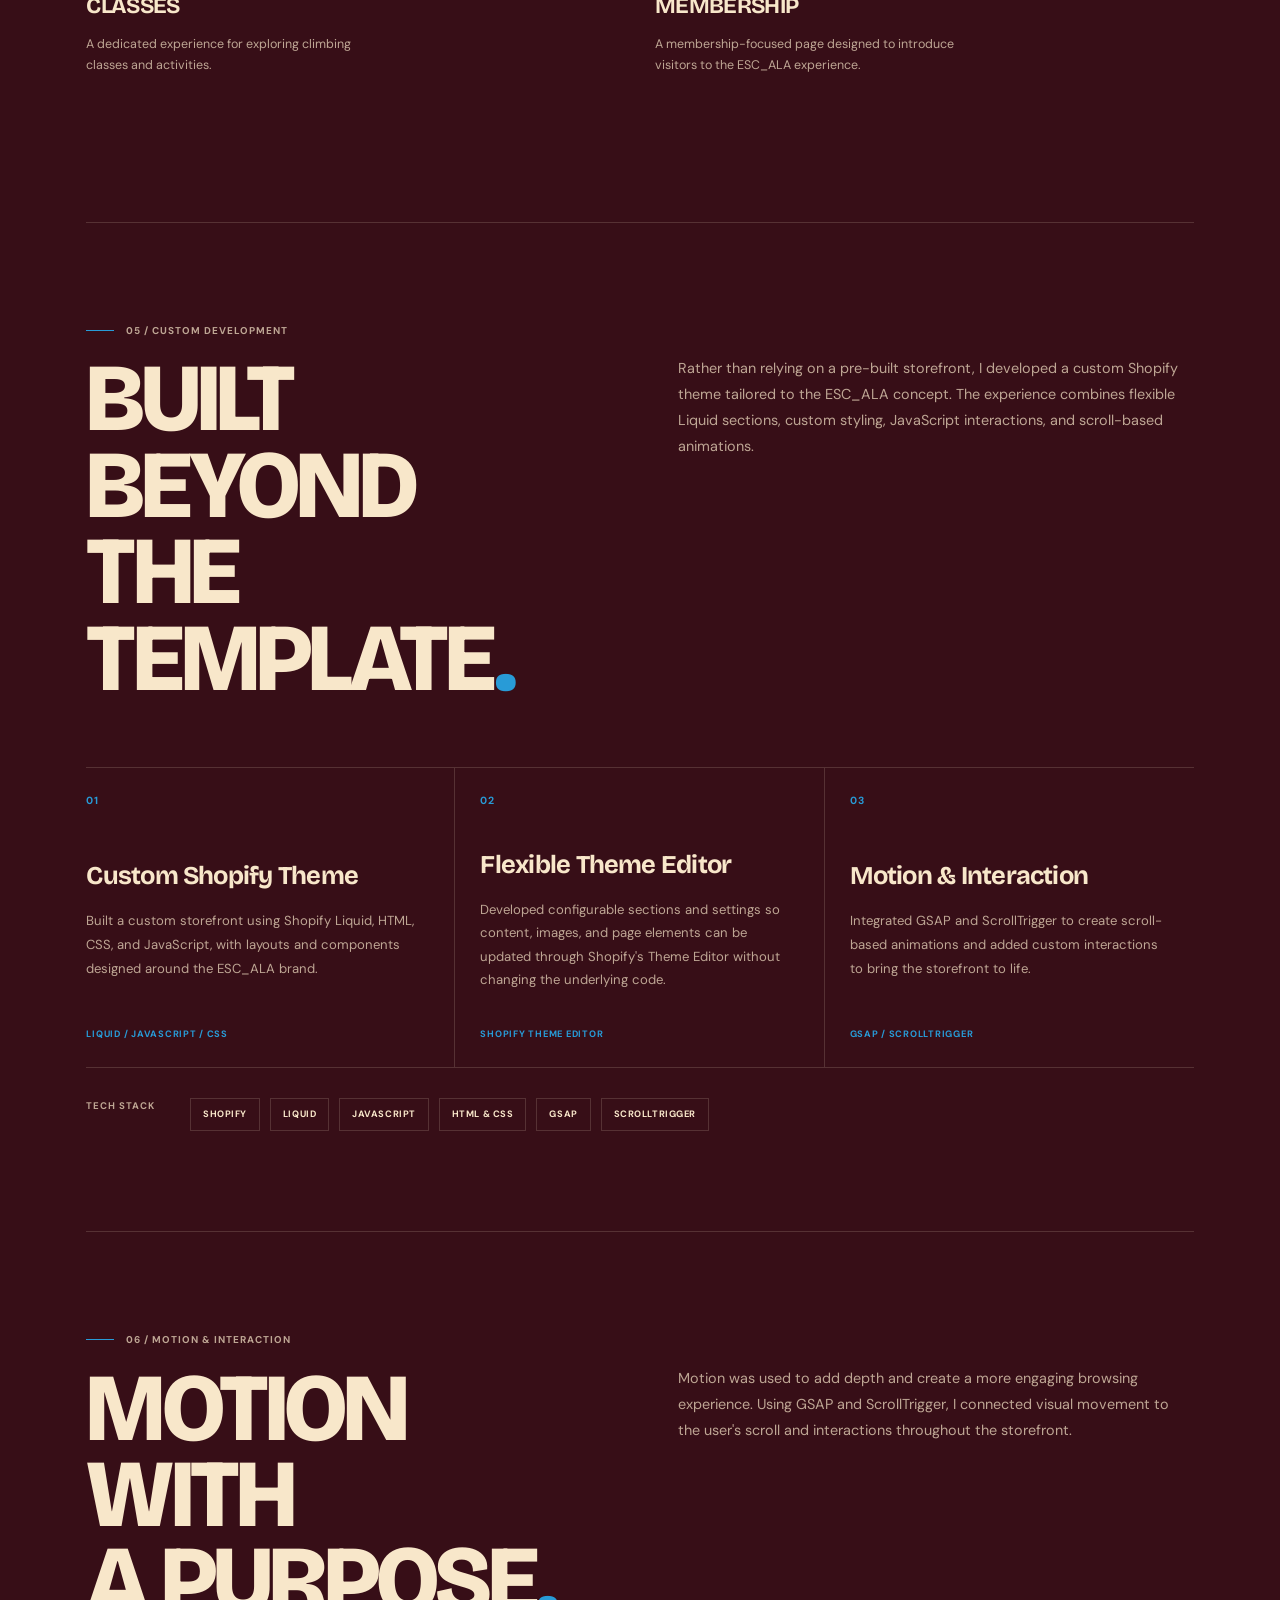
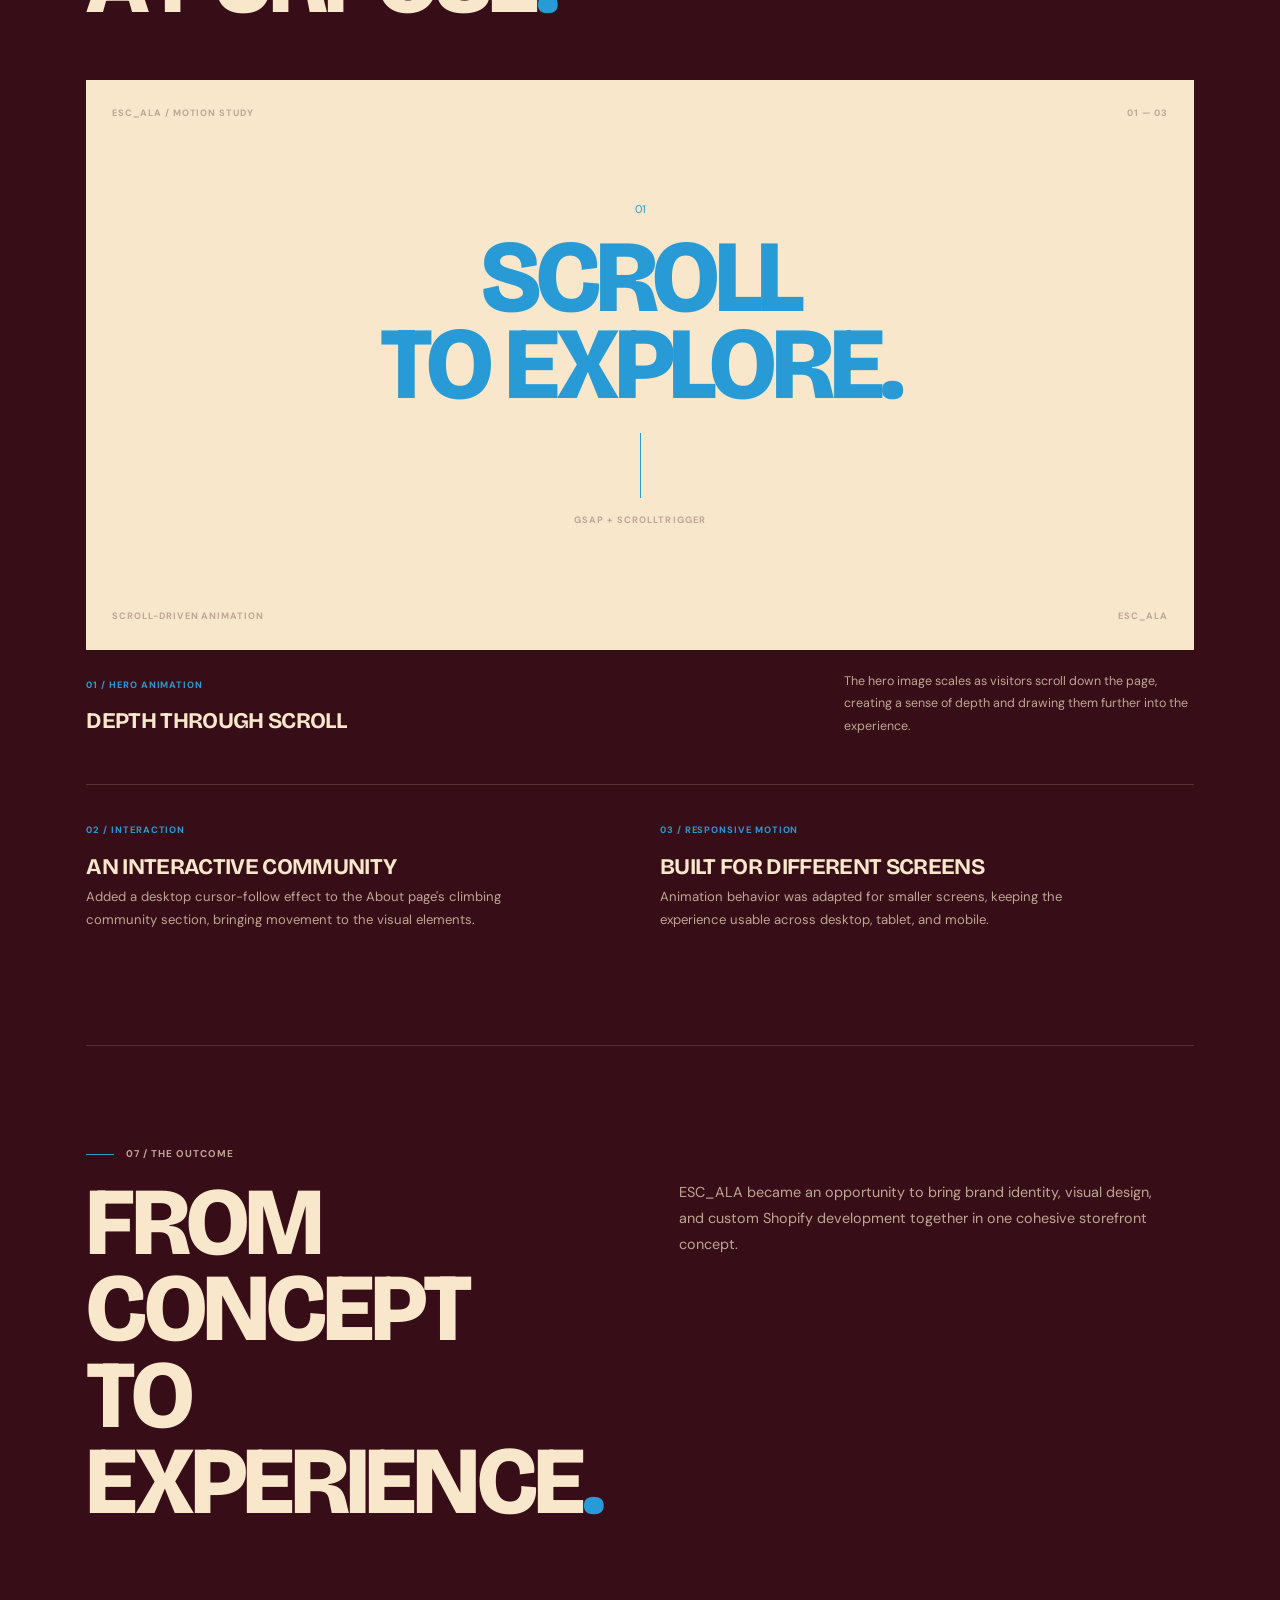
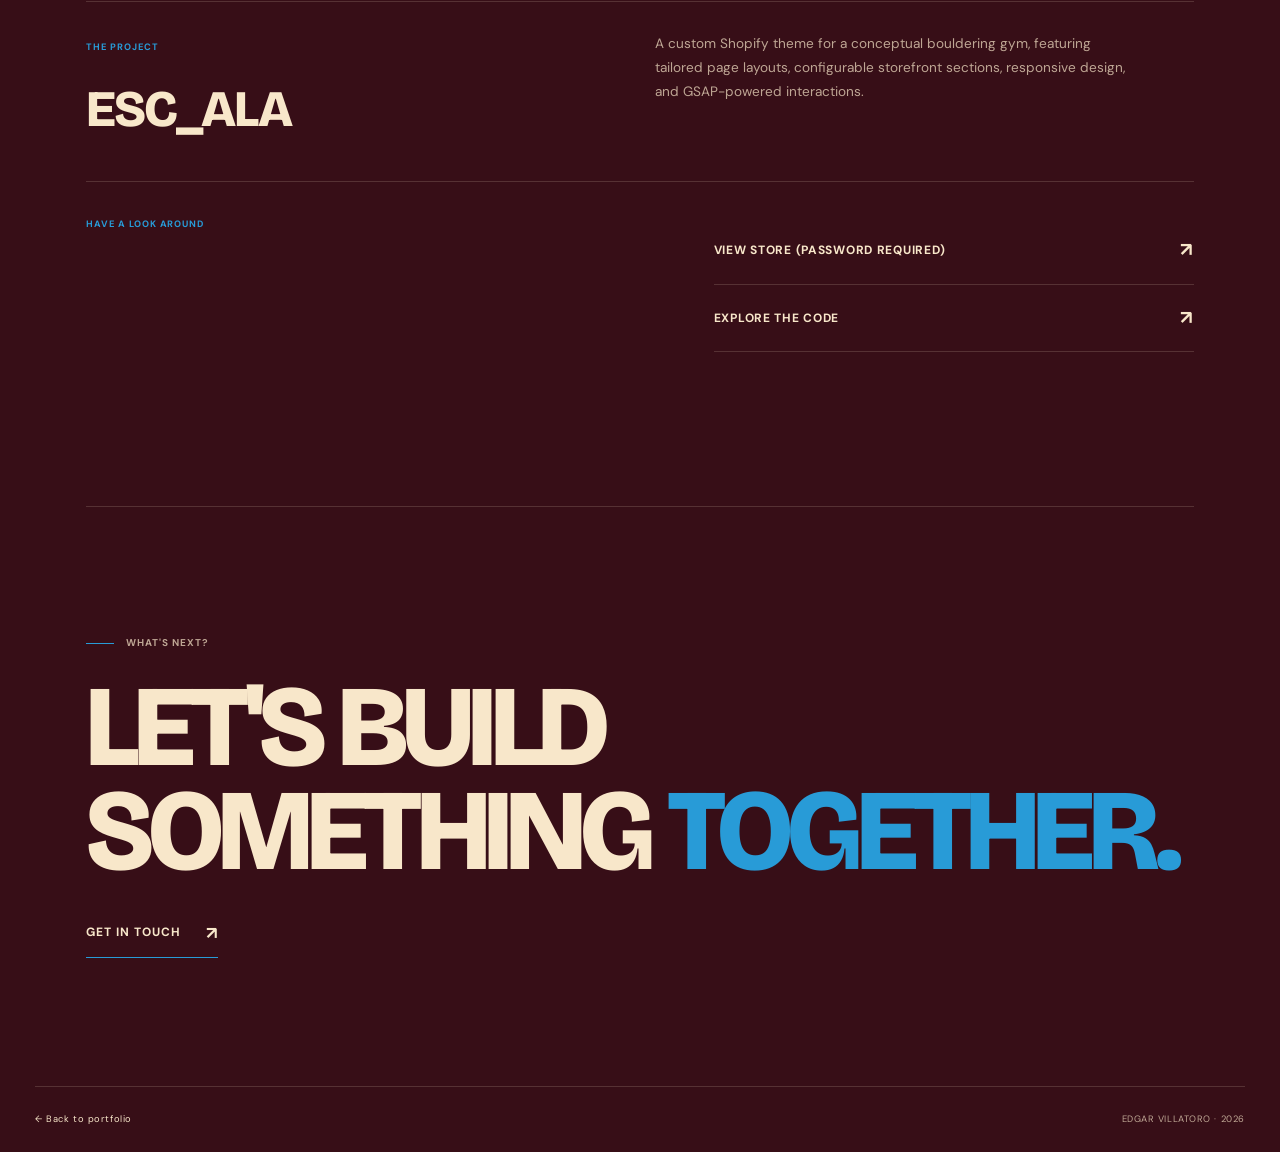
==== commit 73217a11: "fixes contact navigation" ====
--- a/esc_ala.html
+++ b/esc_ala.html
@@ -220,7 +220,7 @@
           <h2>BUILT BEYOND<br />THE TEMPLATE<span>.</span></h2>
           <p>
             Rather than relying on a pre-built storefront, I developed a custom
-            Shopify theme tailored to the ESC-ALA concept. The experience
+            Shopify theme tailored to the ESC_ALA concept. The experience
             combines flexible Liquid sections, custom styling, JavaScript
             interactions, and scroll-based animations.
           </p>
@@ -234,7 +234,7 @@
               <p>
                 Built a custom storefront using Shopify Liquid, HTML, CSS, and
                 JavaScript, with layouts and components designed around the
-                ESC-ALA brand.
+                ESC_ALA brand.
               </p>
             </div>
             <span class="case-dev-tag">LIQUID / JAVASCRIPT / CSS</span>
@@ -280,7 +280,7 @@
         </div>
       </section>
 
-      <!-- MOTION & INTERACTION -->
+      <!-- Motion & Interaction -->
       <section class="case-section case-motion">
         <p class="case-eyebrow">06 / MOTION & INTERACTION</p>
 
@@ -297,7 +297,7 @@
         <div class="case-motion-feature">
           <div class="case-motion-visual">
             <div class="case-motion-visual-top">
-              <span>ESC-ALA / MOTION STUDY</span>
+              <span>ESC_ALA / MOTION STUDY</span>
               <span>01 — 03</span>
             </div>
 
@@ -310,7 +310,7 @@
 
             <div class="case-motion-visual-bottom">
               <span>SCROLL-DRIVEN ANIMATION</span>
-              <span>ESC-ALA</span>
+              <span>ESC_ALA</span>
             </div>
           </div>
 
@@ -346,6 +346,63 @@
           </article>
         </div>
       </section>
+
+      <!-- Project Outcome -->
+      <section class="case-section case-outcome">
+        <p class="case-eyebrow">07 / THE OUTCOME</p>
+
+        <div class="case-outcome-heading">
+          <h2>FROM CONCEPT<br />TO EXPERIENCE<span>.</span></h2>
+          <p>
+            ESC_ALA became an opportunity to bring brand identity, visual
+            design, and custom Shopify development together in one cohesive
+            storefront concept.
+          </p>
+        </div>
+
+        <div class="case-outcome-summary">
+          <div class="case-outcome-label">
+            <span>THE PROJECT</span>
+            <h3>ESC_ALA</h3>
+          </div>
+
+          <p>
+            A custom Shopify theme for a conceptual bouldering gym, featuring
+            tailored page layouts, configurable storefront sections, responsive
+            design, and GSAP-powered interactions.
+          </p>
+        </div>
+
+        <div class="case-outcome-bottom">
+          <span>HAVE A LOOK AROUND</span>
+
+          <div class="case-outcome-links">
+            <a
+              href="https://esc-ala.myshopify.com/"
+              target="_blank"
+              rel="noopener noreferrer"
+            >
+              <span>VIEW STORE (PASSWORD REQUIRED)</span>
+              <span class="case-outcome-arrow">↗</span>
+            </a>
+
+            <a
+              href="https://github.com/edvillatoro2/esc_ala"
+              target="_blank"
+              rel="noopener noreferrer"
+            >
+              <span>EXPLORE THE CODE</span>
+              <span class="case-outcome-arrow">↗</span>
+            </a>
+          </div>
+        </div>
+      </section>
+      <!-- Next Project / Contact CTA -->
+      <section class="case-next">
+        <p class="case-eyebrow">WHAT'S NEXT?</p>
+        <h2>LET'S BUILD<br />SOMETHING <span>TOGETHER.</span></h2>
+        <a href="./index.html#contact"> GET IN TOUCH <span>↗</span> </a>
+      </section>
     </main>
 
     <footer class="case-footer">
--- a/assets/esc_ala.css
+++ b/assets/esc_ala.css
@@ -246,7 +246,6 @@
 }
 
 /* RESPONSIVE */
-
 @media (max-width: 700px) {
   .case-hero {
     padding-top: 55px;
@@ -267,6 +266,43 @@
 
   .case-footer {
     flex-wrap: wrap;
+  }
+}
+/* TABLET */
+@media (min-width: 701px) and (max-width: 1000px) {
+  .case-dev-grid {
+    grid-template-columns: 1fr 1fr;
+  }
+
+  .case-dev-card:nth-child(2) {
+    border-right: 0;
+  }
+
+  .case-dev-card:last-child {
+    grid-column: 1 / -1;
+    border-top: 1px solid var(--line);
+    padding-left: 0;
+  }
+
+  .case-color-palette {
+    gap: 10px;
+  }
+}
+
+/* ACCESSIBILITY */
+.case-study-page a:focus-visible {
+  outline: 2px solid var(--accent);
+  outline-offset: 5px;
+}
+
+@media (prefers-reduced-motion: reduce) {
+  .case-study-page *,
+  .case-study-page *::before,
+  .case-study-page *::after {
+    scroll-behavior: auto !important;
+    transition-duration: 0.01ms !important;
+    animation-duration: 0.01ms !important;
+    animation-iteration-count: 1 !important;
   }
 }
 
@@ -716,6 +752,7 @@
   margin: 0;
   font-family: var(--font-display);
   font-size: clamp(3rem, 8vw, 7rem);
+  color: var(--accent);
   font-weight: 800;
   line-height: 0.85;
   letter-spacing: -0.05em;
@@ -810,3 +847,186 @@
     gap: 25px;
   }
 }
+
+/* PROJECT OUTCOME */
+
+.case-outcome {
+  padding-bottom: clamp(80px, 12vw, 160px);
+}
+
+.case-outcome-heading {
+  display: grid;
+  grid-template-columns: 1fr 1fr;
+  gap: clamp(30px, 6vw, 100px);
+  align-items: start;
+  margin-bottom: 75px;
+}
+
+.case-outcome-heading h2 {
+  margin: 0;
+  font-family: var(--font-display);
+  font-size: clamp(3.5rem, 7.5vw, 7rem);
+  font-weight: 800;
+  line-height: 0.9;
+  letter-spacing: -0.04em;
+}
+
+.case-outcome-heading h2 span {
+  color: var(--accent);
+}
+
+.case-outcome-heading > p {
+  max-width: 500px;
+  color: var(--muted);
+  font-size: 0.9rem;
+  line-height: 1.8;
+}
+
+.case-outcome-summary {
+  display: grid;
+  grid-template-columns: 1fr 1fr;
+  gap: 30px;
+  padding: 30px 0;
+  border-top: 1px solid var(--line);
+  border-bottom: 1px solid var(--line);
+}
+
+.case-outcome-label > span,
+.case-outcome-bottom > span {
+  color: var(--accent);
+  font-family: var(--font-heading);
+  font-size: 0.58rem;
+  font-weight: 700;
+  letter-spacing: 0.1em;
+}
+
+.case-outcome-label h3 {
+  margin: 12px 0 0;
+  font-family: var(--font-display);
+  font-size: clamp(2rem, 4vw, 3.5rem);
+  font-weight: 800;
+  letter-spacing: -0.04em;
+}
+
+.case-outcome-summary > p {
+  max-width: 480px;
+  margin: 0;
+  color: var(--muted);
+  font-size: 0.85rem;
+  line-height: 1.8;
+}
+
+.case-outcome-bottom {
+  display: flex;
+  justify-content: space-between;
+  align-items: flex-start;
+  gap: 30px;
+  padding-top: 35px;
+}
+
+.case-outcome-links {
+  display: flex;
+  flex-direction: column;
+  width: min(100%, 480px);
+}
+
+.case-outcome-links a {
+  display: flex;
+  justify-content: space-between;
+  align-items: center;
+  gap: 20px;
+  padding: 18px 0;
+  border-bottom: 1px solid var(--line);
+  color: var(--paper);
+  font-family: var(--font-heading);
+  font-size: 0.75rem;
+  font-weight: 700;
+  letter-spacing: 0.06em;
+  text-decoration: none;
+  transition: color 0.25s ease;
+}
+
+.case-outcome-links a:hover {
+  color: var(--accent);
+}
+
+.case-outcome-arrow {
+  font-size: 1.2rem;
+  transition: transform 0.25s ease;
+}
+
+.case-outcome-links a:hover .case-outcome-arrow {
+  transform: translate(4px, -4px);
+}
+
+/* RESPONSIVE */
+
+@media (max-width: 700px) {
+  .case-outcome-heading {
+    grid-template-columns: 1fr;
+    gap: 20px;
+    margin-bottom: 45px;
+  }
+
+  .case-outcome-summary {
+    grid-template-columns: 1fr;
+    gap: 15px;
+  }
+
+  .case-outcome-bottom {
+    flex-direction: column;
+    gap: 20px;
+  }
+
+  .case-outcome-links {
+    width: 100%;
+  }
+}
+
+/* NEXT PROJECT CTA */
+
+.case-next {
+  padding: clamp(70px, 10vw, 130px) 0;
+  border-top: 1px solid var(--line);
+}
+
+.case-next h2 {
+  margin: 25px 0 35px;
+  font-family: var(--font-display);
+  font-size: clamp(3.5rem, 9vw, 8rem);
+  font-weight: 800;
+  line-height: 0.9;
+  letter-spacing: -0.05em;
+}
+
+.case-next h2 span {
+  color: var(--accent);
+}
+
+.case-next > a {
+  display: inline-flex;
+  align-items: center;
+  gap: 25px;
+  padding-bottom: 10px;
+  border-bottom: 1px solid var(--accent);
+  color: var(--paper);
+  font-family: var(--font-heading);
+  font-size: 0.75rem;
+  font-weight: 700;
+  letter-spacing: 0.08em;
+  transition: color 0.25s ease;
+}
+
+.case-next > a:hover {
+  color: var(--accent);
+}
+
+.case-next > a span {
+  font-size: 1.1rem;
+}
+
+@media (max-width: 700px) {
+  .case-next h2 {
+    font-size: clamp(3rem, 12vw, 5rem);
+  }
+}
